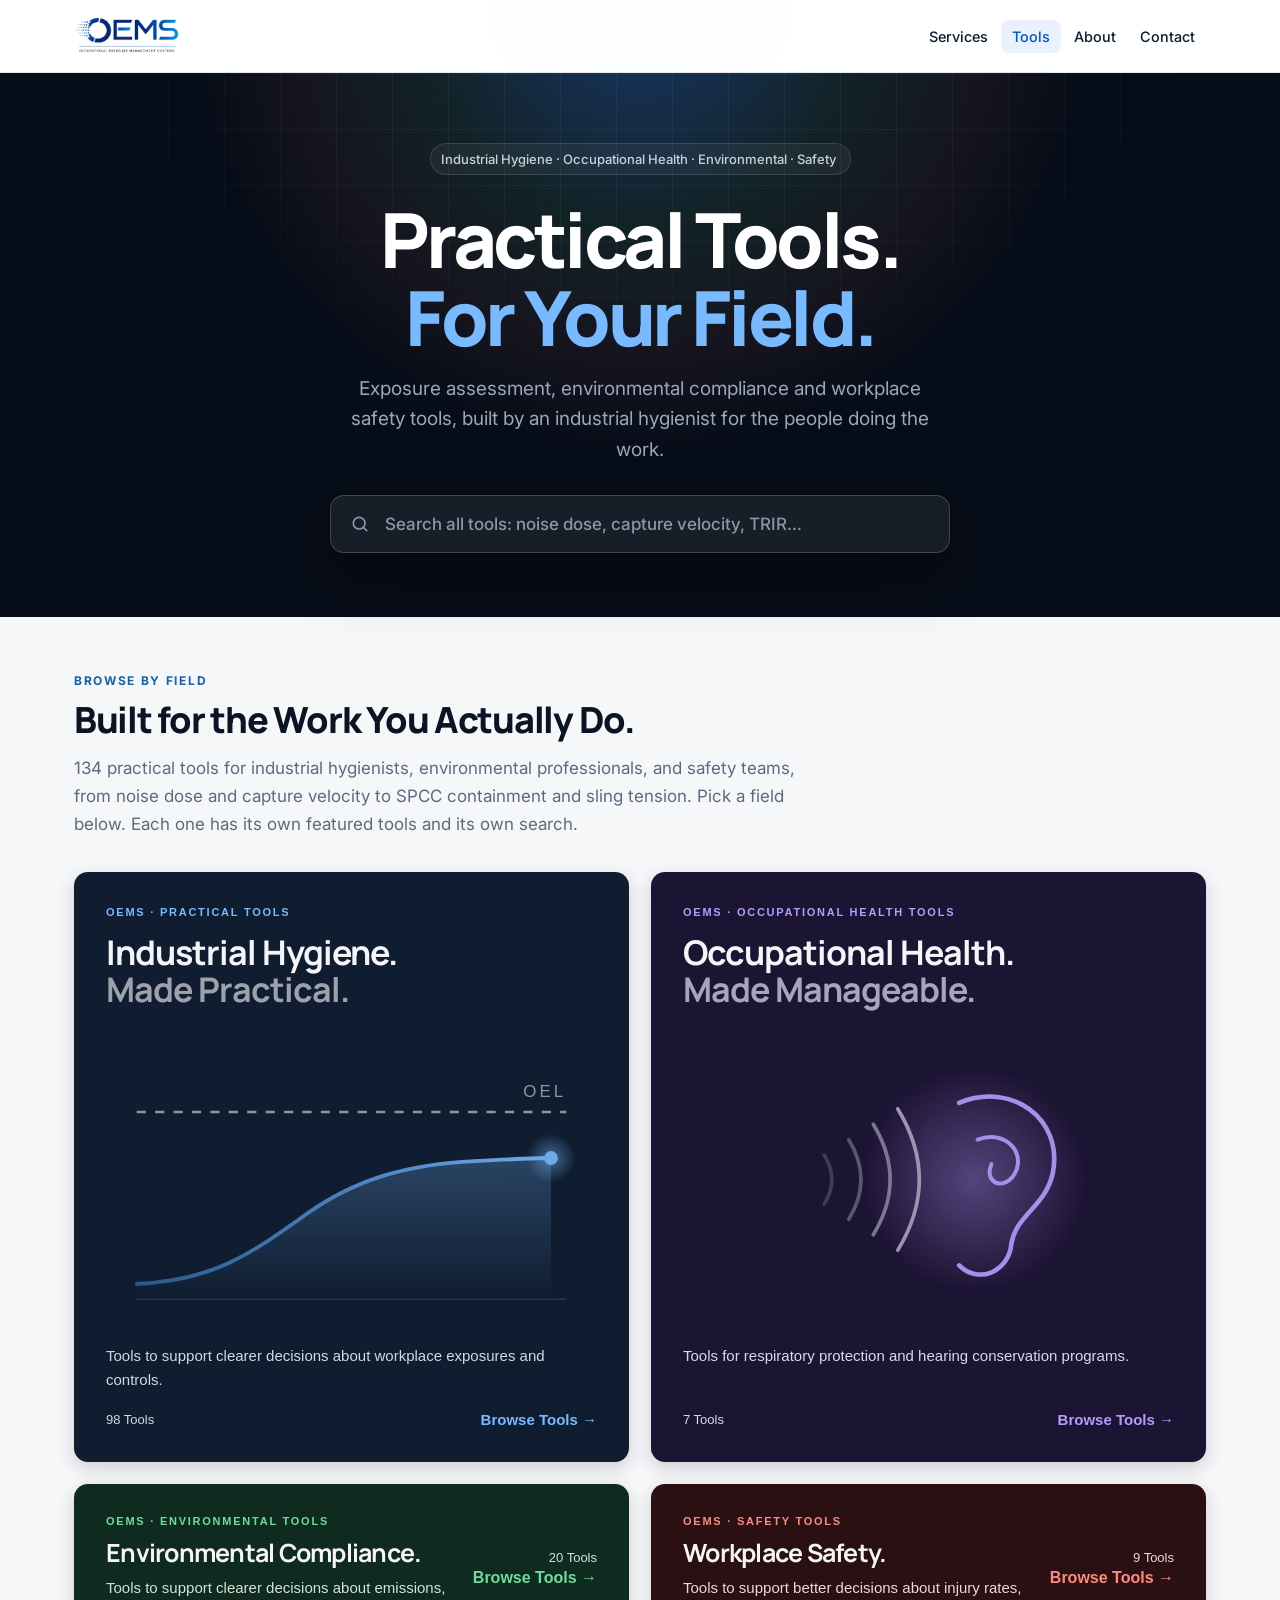
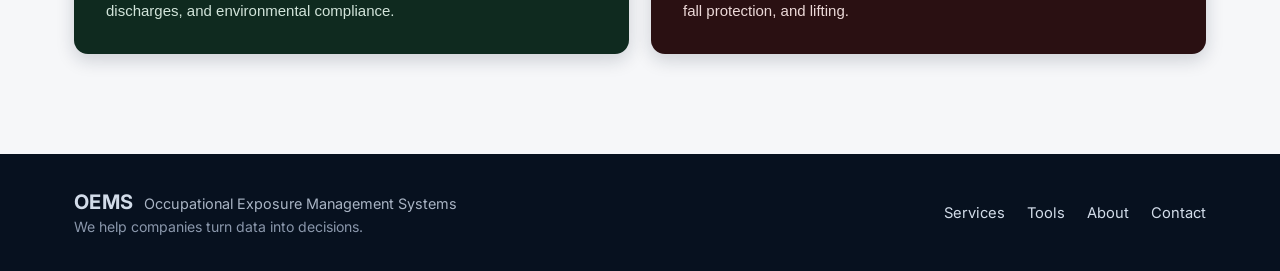
==== index.html @ 24ccb237 "Tools page: Environmental and Safety cards a little bigger Co-Authored-By: Claude Opus 5.5 <noreply@" ====
<!DOCTYPE html>
<html lang="en">
<head>
<meta charset="utf-8">
<meta name="viewport" content="width=device-width, initial-scale=1">
<link rel="icon" href="favicon.svg" type="image/svg+xml">
<link rel="icon" href="favicon-32.png" sizes="32x32" type="image/png">
<link rel="apple-touch-icon" href="apple-touch-icon.png">
<meta name="description" content="Practical calculators for industrial hygiene, environmental compliance and workplace safety, built by OEMS.">
<meta name="theme-color" content="#070d18">
<meta property="og:type" content="website">
<meta property="og:site_name" content="OEMS Tools">
<meta property="og:title" content="OEMS Tools">
<meta property="og:description" content="Practical calculators for industrial hygiene, environmental compliance and workplace safety, built by OEMS.">
<meta property="og:image" content="https://oemstoolsearch.vercel.app/og.png">
<meta property="og:image:width" content="1200">
<meta property="og:image:height" content="630">
<meta name="twitter:card" content="summary_large_image">
<meta name="twitter:image" content="https://oemstoolsearch.vercel.app/og.png">
<script defer src="/_vercel/insights/script.js"></script>
<title>OEMS Tools</title>
<link rel="preconnect" href="https://fonts.googleapis.com">
<link rel="preconnect" href="https://fonts.gstatic.com" crossorigin>
<link href="https://fonts.googleapis.com/css2?family=Inter:wght@400;500;600;700;800&family=Manrope:wght@600;700;800&display=swap" rel="stylesheet">
<link rel="stylesheet" href="style.css">
<link rel="stylesheet" href="oems-header.css">
<style>
  body { background: #f6f7f9; }
  .sv { font-family: Inter, Arial, sans-serif; }

  /* Hero */
  .hero-x { position: relative; overflow-x: clip; overflow-y: visible; z-index: 5; background: #070d18; color: #fff; }
  .hero-x::before { content: ""; position: absolute; inset: 0;
    background-image: linear-gradient(rgba(119,186,255,.07) 1px, transparent 1px), linear-gradient(90deg, rgba(119,186,255,.07) 1px, transparent 1px);
    background-size: 56px 56px;
    -webkit-mask-image: radial-gradient(ellipse 70% 80% at 50% 0%, #000 30%, transparent 75%);
            mask-image: radial-gradient(ellipse 70% 80% at 50% 0%, #000 30%, transparent 75%); }
  .hero-x::after { content: ""; position: absolute; width: 900px; height: 900px; left: 50%; top: -520px; transform: translateX(-50%);
    background: radial-gradient(circle, rgba(56,132,255,.35) 0%, rgba(111,220,156,.10) 35%, rgba(255,138,128,.06) 55%, transparent 70%); pointer-events: none; }
  .hero-x .wrap { position: relative; z-index: 1; }

  .nav { display: flex; justify-content: space-between; align-items: center; padding: 22px 0; }
  .brand { display: flex; align-items: center; gap: 10px; color: #fff; text-decoration: none; font-weight: 800; letter-spacing: .02em; font-size: 18px; }
  .brand i { width: 26px; height: 26px; border-radius: 7px; background: linear-gradient(135deg, #77baff, #2c5f99); box-shadow: 0 0 18px rgba(119,186,255,.5); }
  .brand span { color: #8a97ab; font-weight: 500; font-size: 14px; letter-spacing: 0; }
  .nav a.home { color: #c7d2e0; text-decoration: none; font-size: 14px; font-weight: 500; padding: 8px 14px; border: 1px solid rgba(255,255,255,.14); border-radius: 999px; background: rgba(255,255,255,.04); transition: background .15s, border-color .15s; }
  .nav a.home:hover { background: rgba(255,255,255,.09); border-color: rgba(255,255,255,.28); color: #fff; }

  .hero-body { text-align: center; padding: 70px 0 64px; }
  .pill { display: inline-flex; align-items: center; gap: 10px; font-size: 13px; font-weight: 500; color: #c7d2e0; padding: 7px 14px 7px 10px; border-radius: 999px; background: rgba(255,255,255,.05); border: 1px solid rgba(255,255,255,.12); }
  .pill b { display: inline-flex; gap: 4px; }
  .pill b i { width: 7px; height: 7px; border-radius: 50%; }
  .hero-x h1 { font-size: clamp(42px, 6vw, 76px); line-height: 1.02; letter-spacing: -.045em; font-weight: 800; margin: 26px auto 18px; max-width: 900px; }
  .hero-x h1 em { font-style: normal; color: #77baff; } /* 24 Nov 2026 (Jonathan): soft blue */
  .lede { color: #9aa8bb; font-size: 19px; line-height: 1.6; max-width: 620px; margin: 0 auto; }

    background: linear-gradient(90deg, rgba(119,186,255,.7), rgba(111,220,156,.5), rgba(255,138,128,.5));
    -webkit-mask: linear-gradient(#000 0 0) content-box, linear-gradient(#000 0 0); -webkit-mask-composite: xor; mask-composite: exclude; opacity: .55; transition: opacity .2s; }
    background: rgba(255,255,255,.06); backdrop-filter: blur(12px); box-shadow: 0 20px 60px rgba(0,0,0,.45); }



  /* Intro */
  .intro { padding: 72px 0 0; max-width: 720px; }
  .eyebrow { font: 700 12px Inter, Arial; letter-spacing: .14em; color: #1761a8; text-transform: uppercase; }
  .intro h2 { font: 800 36px/1.1 Inter, Arial, sans-serif; letter-spacing: -.035em; color: #0b1424; margin: 12px 0 14px; }
  .intro p { font: 400 17px/1.65 Inter, Arial, sans-serif; color: #5b6b7f; }
  .groups { padding-top: 34px; }


  .intro { padding-top: 56px; }


  footer.sv { text-align: center; color: #8a97ab; font-size: 13px; padding: 10px 0 50px; }

  @media (max-width: 700px) { .hero-body { padding: 40px 0 56px; } }

  /* Four fields (24 Nov 2026) */
  .groups { grid-template-columns: repeat(4, 1fr) !important; } @media (max-width: 1100px) { .groups { grid-template-columns: repeat(2, 1fr) !important; } } @media (max-width: 640px) { .groups { grid-template-columns: 1fr !important; } }

  /* 24 Nov 2026 (Jonathan): Industrial Hygiene and Occupational Health featured large; Environmental and Safety smaller underneath. */
  .groups { grid-template-columns: 1fr 1fr !important; gap: 22px !important; }
  .gcard:nth-child(-n+2) { padding: 34px 32px; }
  .gcard:nth-child(-n+2) h2 { font-size: 34px; }
  .gcard:nth-child(n+3) { display: grid !important; grid-template-columns: 1fr auto; grid-template-areas: "tag go" "h2 go" "p go"; column-gap: 20px; align-items: center; padding: 22px 26px; }
  .gcard:nth-child(n+3) .art { display: none; }
  .gcard:nth-child(n+3) .tag { grid-area: tag; }
  .gcard:nth-child(n+3) h2 { grid-area: h2; font-size: 21px; margin: 8px 0 6px; }
  .gcard:nth-child(n+3) h2 span + span { display: none; }
  .gcard:nth-child(n+3) p { grid-area: p; margin: 0; font-size: 14px; }
  .gcard:nth-child(n+3) .go { grid-area: go; flex-direction: column; align-items: flex-end; gap: 4px; margin: 0; padding: 0; border: 0; }
  /* 24 Nov 2026 (Jonathan): Environmental and Safety a little bigger, still smaller than the top two */
  .gcard:nth-child(n+3) { padding: 30px 32px; min-height: 170px; }
  .gcard:nth-child(n+3) h2 { font-size: 25px; margin: 10px 0 8px; }
  .gcard:nth-child(n+3) p { font-size: 15px; }
  .gcard:nth-child(n+3) .go { font-size: 16px; }
  @media (max-width: 760px) { .groups { grid-template-columns: 1fr !important; } }

  /* Search across every tool (24 Nov 2026) */
  .hsearch { position: relative; max-width: 620px; margin: 30px auto 0; text-align: left; }
  .hsearch > svg { position: absolute; left: 20px; top: 29px; transform: translateY(-50%); width: 20px; height: 20px; color: #8a97ab; z-index: 2; }
  .hsearch input { width: 100%; box-sizing: border-box; font: 500 17px Inter, Arial, sans-serif; color: #fff; padding: 18px 20px 18px 54px; border-radius: 14px; border: 1px solid rgba(255,255,255,.18); background: rgba(255,255,255,.07); box-shadow: 0 20px 60px rgba(0,0,0,.45); outline: none; }
  .hsearch input::placeholder { color: #8a97ab; }
  .hsearch input:focus { border-color: rgba(119,186,255,.6); background: rgba(255,255,255,.1); }
  .hres { position: absolute; left: 0; right: 0; top: calc(100% + 8px); z-index: 40; background: #fff; border-radius: 14px; box-shadow: 0 24px 60px rgba(7,13,24,.35); overflow: hidden; max-height: 420px; overflow-y: auto; }
  .hres a, .hres .hr-soon { display: flex; align-items: center; gap: 12px; padding: 12px 16px; text-decoration: none; color: #0b1424; border-bottom: 1px solid #eef1f5; }
  .hres a:hover, .hres a.on { background: #f3f7fd; }
  .hr-dot { width: 9px; height: 9px; border-radius: 50%; flex: none; }
  .hr-main { min-width: 0; flex: 1; }
  .hr-main b { display: block; font-size: 15px; }
  .hr-main small { display: block; color: #6b7a8e; font-size: 12.5px; white-space: nowrap; overflow: hidden; text-overflow: ellipsis; }
  .hr-tag { flex: none; font-size: 11px; font-weight: 700; letter-spacing: .08em; text-transform: uppercase; color: #7b8798; }
  .hres .hr-soon { color: #8a97ab; }
  .hr-none, .hr-all { padding: 12px 16px; font-size: 14px; color: #6b7a8e; }
  @media (max-width: 600px) { .hsearch input { font-size: 15px; } .hr-tag { display: none; } }
</style>
</head>
<body>
<!-- 24 Nov 2026, Jonathan: the main site's white OEMS header, so Tools feels like part of the site -->
<header class="site-header">
  <div class="wrap header-inner">
    <a class="sh-brand" href="https://oemswebsite.vercel.app/" aria-label="OEMS home"><img src="oems-logo.webp" alt="OEMS — Occupational Exposure Management Systems" width="1109" height="417"></a>
    <button class="nav-toggle" aria-expanded="false" aria-controls="site-nav"><span class="sr-only">Menu</span><span class="nb" aria-hidden="true"></span></button>
    <nav id="site-nav" class="site-nav" aria-label="Main"><ul><li><a href="https://oemswebsite.vercel.app/services">Services</a></li><li><a href="index.html" aria-current="page">Tools</a></li><li><a href="https://oemswebsite.vercel.app/about">About</a></li><li><a href="https://oemswebsite.vercel.app/contact">Contact</a></li></ul></nav>
  </div>
</header>
<header class="hero-x sv">
  <div class="wrap">
    <div class="hero-body">
      <div class="pill">Industrial Hygiene · Occupational Health · Environmental · Safety</div>
      <h1>Practical tools.<br><em>For your field.</em></h1>
      <p class="lede">Exposure assessment, environmental compliance and workplace safety tools, built by an industrial hygienist for the people doing the work.</p>
      <!-- 24 Nov 2026 (Jonathan): one search across every tool, with a drop-down of matches -->
      <div class="hsearch" role="search">
        <svg viewBox="0 0 24 24" fill="none" stroke="currentColor" stroke-width="2" stroke-linecap="round" aria-hidden="true"><circle cx="11" cy="11" r="7"/><path d="M20 20l-3.5-3.5"/></svg>
        <input id="hq" type="search" autocomplete="off" placeholder="Search all tools: noise dose, capture velocity, TRIR…" aria-label="Search all tools" aria-controls="hres" aria-expanded="false">
        <div class="hres" id="hres" role="listbox" hidden></div>
      </div>
    </div>
  </div>
</header>
<div class="wrap">
  <section class="intro sv" id="intro">
    <div class="eyebrow">Browse by field</div>
    <h2>Built for the work you actually do.</h2>
    <p><span id="total"></span> practical tools for industrial hygienists, environmental professionals, and safety teams, from noise dose and capture velocity to SPCC containment and sling tension. Pick a field below. Each one has its own featured tools and its own search.</p>
  </section>
  <section class="groups" id="groups"></section>
</div>
<!-- 24 Nov 2026, Jonathan: the same footer as the main site -->
<footer class="site-footer">
  <div class="wrap footer-inner">
    <div class="footer-id"><a class="footer-brand" href="https://oemswebsite.vercel.app/"><strong>OEMS</strong> <span>Occupational Exposure Management Systems</span></a><p class="footer-slogan">We help companies turn data into decisions.</p></div>
    <nav aria-label="Footer"><ul><li><a href="https://oemswebsite.vercel.app/services">Services</a></li><li><a href="index.html">Tools</a></li><li><a href="https://oemswebsite.vercel.app/about">About</a></li><li><a href="https://oemswebsite.vercel.app/contact">Contact</a></li></ul></nav>
  </div>
</footer>
<script src="tools.js"></script>
<script src="groups.js"></script>
<script>
  document.getElementById('groups').innerHTML = Object.entries(GROUPS).map(([key, g]) => {
    const c = g.colors;
    const n = TOOLS.filter(t => t.group === key).length;
    return '<a class="gcard" style="background:' + c.bg + '" href="library.html?g=' + g.slug + '">' +
      '<div class="tag" style="color:' + c.tag + '">' + esc(g.tag) + '</div>' +
      '<h2><span>' + esc(g.title[0]) + '</span><span style="color:' + c.line2 + '">' + esc(g.title[1]) + '</span></h2>' +
      '<div class="art" aria-hidden="true">' + g.art + '</div>' +
      '<p style="color:' + c.text + '">' + esc(g.blurb) + '</p>' +
      '<div class="go"><span style="color:' + c.text + '">' + n + ' tools</span><span style="color:' + c.tag + '">Browse tools →</span></div>' +
      '</a>';
  }).join('');

  document.getElementById('total').textContent = TOOLS.length;

</script>
<script>
  // Search across every tool (24 Nov 2026, Jonathan). Uses the same matching and order as each field's own search.
  (function () {
    const q = document.getElementById('hq'), box = document.getElementById('hres');
    const FIELD = { IH: 'Industrial Hygiene', OH: 'Occupational Health', Environmental: 'Environmental', Safety: 'Safety' };
    let sel = -1;
    function show() {
      const v = q.value.trim();
      if (!v) { box.hidden = true; q.setAttribute('aria-expanded', 'false'); return; }
      const found = rank(TOOLS.filter(t => matches(t, v)), v);
      const top = found.slice(0, 8);
      box.innerHTML = top.length ? top.map(t => {
        const dot = '<span class="hr-dot" style="background:' + GROUPS[t.group].colors.tag + '"></span>';
        const main = '<span class="hr-main"><b>' + esc(t.name) + '</b><small>' + esc(t.description) + '</small></span>';
        return t.url ? '<a href="' + esc(t.url) + '" role="option">' + dot + main + '<span class="hr-tag">' + esc(FIELD[t.group]) + '</span></a>'
                     : '<div class="hr-soon">' + dot + main + '<span class="hr-tag">Coming Soon</span></div>';
      }).join('') + (found.length > top.length ? '<div class="hr-all">' + found.length + ' tools match. Keep typing to narrow it down.</div>' : '')
        : '<div class="hr-none">No tools match “' + esc(v) + '”.</div>';
      box.hidden = false; q.setAttribute('aria-expanded', 'true'); sel = -1;
    }
    q.addEventListener('input', show);
    q.addEventListener('focus', show);
    q.addEventListener('keydown', e => {
      const links = [...box.querySelectorAll('a')];
      if (e.key === 'ArrowDown' || e.key === 'ArrowUp') {
        e.preventDefault(); if (!links.length) return;
        sel = (sel + (e.key === 'ArrowDown' ? 1 : -1) + links.length) % links.length;
        links.forEach((a, i) => a.classList.toggle('on', i === sel)); links[sel].scrollIntoView({ block: 'nearest' });
      } else if (e.key === 'Enter') { const a = links[sel >= 0 ? sel : 0]; if (a) location.href = a.href; }
      else if (e.key === 'Escape') { box.hidden = true; }
    });
    document.addEventListener('click', e => { if (!e.target.closest('.hsearch')) box.hidden = true; });
  })();
</script>
<script src="oems-header.js"></script>
</body>
</html>
---- style.css ----
* { box-sizing: border-box; }
[hidden] { display: none !important; }
body { margin: 0; font-family: Arial, Helvetica, sans-serif; color: #14243a; background: #f5f7fa; }
.wrap { padding: 0 8%; max-width: 1300px; margin: 0 auto; }

/* Search header */
.top { background: #101d30; color: #fff; padding: 40px 0 32px; }
.top small { color: #77baff; letter-spacing: .16em; font-size: 12px; font-weight: bold; }
.top h1 { margin: 8px 0 6px; font-size: 32px; color: #f5f5f7; }
.top p { margin: 0 0 22px; color: #d0d9e4; }
.back { display: inline-block; color: #d0d9e4; text-decoration: none; font-size: 14px; margin-bottom: 14px; }
.back:hover { color: #fff; }
#search { width: 100%; max-width: 640px; font-size: 17px; padding: 14px 16px; border: 0; border-radius: 8px; }
#search:focus { outline: 3px solid #77baff; }
#count { margin-top: 10px; color: #9da2aa; font-size: 14px; }

/* Intro above the cards */
.intro { padding: 40px 0 0; max-width: 760px; }
.intro h2 { font-size: 26px; letter-spacing: -.02em; margin: 0 0 10px; color: #14243a; }
.intro p { margin: 0; color: #536579; font-size: 16px; line-height: 1.6; }

/* Three group cards */
.groups { display: grid; grid-template-columns: repeat(3, 1fr); gap: 24px; padding: 28px 0 60px; }
.gcard { display: flex; flex-direction: column; color: #fff; text-decoration: none; border-radius: 8px; padding: 30px 28px; box-shadow: 0 6px 18px rgba(16,29,48,.18); transition: transform .15s, box-shadow .15s; }
.gcard:hover { transform: translateY(-3px); box-shadow: 0 12px 26px rgba(16,29,48,.28); }
.gcard .tag { letter-spacing: .16em; font-size: 11px; font-weight: bold; }
.gcard h2 { color: #f5f5f7; font-size: 28px; line-height: 1.08; letter-spacing: -.03em; margin: 16px 0 12px; }
.gcard h2 span { display: block; }
.gcard .art { margin: 4px 0 14px; opacity: .9; }
.gcard .art svg { width: 100%; height: auto; display: block; }
.gcard p { font-size: 15px; line-height: 1.55; margin: 0 0 20px; }
.gcard .go { margin-top: auto; display: flex; justify-content: space-between; align-items: center; font-weight: bold; font-size: 15px; }
.gcard .go span:first-child { font-weight: normal; font-size: 13px; }

/* Group hero (library pages) */
.hero { color: #fff; padding: 40px 0 34px; }
.hero-in { display: flex; align-items: center; justify-content: space-between; gap: 40px; }
.hero .tag { letter-spacing: .16em; font-size: 12px; font-weight: bold; }
.hero h1 { color: #f5f5f7; font-size: clamp(34px, 4vw, 56px); line-height: 1.04; letter-spacing: -.05em; margin: 16px 0; }
.hero h1 span { display: block; }
.hero p { font-size: 17px; line-height: 1.6; max-width: 620px; margin: 0 0 22px; }
.hero .art { flex: 0 0 auto; width: min(30%, 300px); opacity: .9; }
.hero .art svg { width: 100%; height: auto; display: block; }

/* Tool rows */
main { padding: 10px 0 60px; }
main h2 { font-size: 13px; letter-spacing: .14em; text-transform: uppercase; margin: 30px 0 10px; }
.row { display: flex; align-items: center; gap: 20px; background: #fff; border: 1px solid #e2e7ee; border-left: 4px solid; border-radius: 8px; padding: 14px 18px; margin-bottom: 8px; }
.row div { flex: 1; min-width: 0; }
.row small { display: block; font-size: 11px; font-weight: bold; letter-spacing: .1em; text-transform: uppercase; margin-bottom: 4px; }
.row h3 { margin: 0 0 4px; font-size: 16px; }
.row p { margin: 0; color: #536579; font-size: 14px; line-height: 1.45; }
.open { flex: 0 0 auto; color: #fff; text-decoration: none; font-weight: bold; font-size: 14px; padding: 10px 16px; border-radius: 4px; }
.open:hover { filter: brightness(1.25); }
.soon { flex: 0 0 auto; color: #7a8796; background: #eef1f5; font-size: 13px; font-weight: bold; padding: 10px 14px; border-radius: 4px; }
#none { display: none; color: #536579; }
#none button { background: none; border: 0; color: #1761a8; font-size: inherit; text-decoration: underline; cursor: pointer; padding: 0; }

@media (max-width: 900px) { .groups { grid-template-columns: 1fr; } .hero .art { display: none; } }
@media (max-width: 600px) { .row { flex-direction: column; align-items: flex-start; } }

.feat { display: inline-block; vertical-align: 2px; margin-left: 8px; font: 700 10.5px Inter, Arial, sans-serif; letter-spacing: .06em; text-transform: uppercase; padding: 3px 8px; border-radius: 999px; }
---- oems-header.css ----
/* White OEMS header, the same as the main site (24 Nov 2026, Jonathan). Used on every page. */
.site-header { position: sticky; top: 0; z-index: 50; background: rgba(255,255,255,.96); backdrop-filter: saturate(1.4) blur(10px); border-bottom: 1px solid #e3e8ef; font-family: Inter, system-ui, sans-serif; }
.site-header .header-inner { display: flex; align-items: center; justify-content: space-between; gap: 24px; min-height: 72px; position: relative; }
.sh-brand img { height: 40px; width: auto; display: block; }
.site-nav ul { list-style: none; display: flex; flex-wrap: wrap; gap: 2px; margin: 0; padding: 0; }
.site-nav a { display: block; padding: 8px 11px; border-radius: 8px; color: #0b1b30; text-decoration: none; font-size: 14.4px; font-weight: 500; white-space: nowrap; }
.site-nav a:hover { background: #f3f4f7; color: #0055cc; }
.site-nav a[aria-current="page"] { color: #0055cc; background: #eaf1fe; }
.nav-toggle { display: none; background: none; border: 1px solid #e3e8ef; border-radius: 10px; width: 44px; height: 44px; cursor: pointer; position: relative; }
.nav-toggle .nb, .nav-toggle .nb::before, .nav-toggle .nb::after { position: absolute; left: 12px; width: 18px; height: 2px; background: #0b1b30; content: ''; transition: transform .2s; }
.nav-toggle .nb { top: 21px; } .nav-toggle .nb::before { left: 0; top: -6px; } .nav-toggle .nb::after { left: 0; top: 6px; }
.nav-toggle[aria-expanded="true"] .nb { background: transparent; }
.nav-toggle[aria-expanded="true"] .nb::before { transform: translateY(6px) rotate(45deg); }
.nav-toggle[aria-expanded="true"] .nb::after { transform: translateY(-6px) rotate(-45deg); }
.sr-only { position: absolute; width: 1px; height: 1px; overflow: hidden; clip: rect(0 0 0 0); white-space: nowrap; }
@media (max-width: 1100px) {
  .nav-toggle { display: block; }
  .site-nav { display: none; position: absolute; left: 0; right: 0; top: 100%; background: #fff; border-bottom: 1px solid #e3e8ef; box-shadow: 0 10px 30px rgba(11,27,48,.08); }
  .site-nav.open { display: block; }
  .site-nav ul { flex-direction: column; padding: 8px 16px 16px; }
  .site-nav a { padding: 12px; font-size: 16px; }
  .sh-brand img { height: 34px; }
}

/* Shared footer, the same as the main site (24 Nov 2026) */
.site-footer { background: #07111f; color: #a9b4c4; padding: 36px 0; margin-top: 40px; font-family: Inter, system-ui, sans-serif; text-align: left; }
.site-footer .footer-inner { display: flex; flex-wrap: wrap; align-items: center; justify-content: space-between; gap: 20px; }
.footer-id { display: flex; flex-direction: column; gap: 4px; }
.footer-brand { color: #fff; text-decoration: none; display: flex; flex-wrap: wrap; align-items: baseline; gap: 10px; }
.footer-brand strong { font-size: 1.25rem; letter-spacing: .02em; }
.footer-brand span { color: #a9b4c4; font-size: .9rem; }
.footer-slogan { margin: 0; color: #8a97ab; font-size: .88rem; }
.site-footer ul { list-style: none; display: flex; flex-wrap: wrap; gap: 6px 22px; margin: 0; padding: 0; }
.site-footer a { color: #d2dce9; text-decoration: none; font-size: .92rem; }
.site-footer ul a:hover { color: #fff; text-decoration: underline; }

/* Site-wide rules (24 Nov 2026, Jonathan) */
/* Same width and fonts as the main site: Manrope headings, Inter text. */
.wrap { max-width: 1180px !important; padding: 0 24px !important; margin: 0 auto; box-sizing: border-box; width: 100%; }
h1, h2, h3, .refbar strong, .gcard h2 { font-family: Manrope, Inter, system-ui, sans-serif !important; }
/* White cards everywhere except the four field cards on the Tools page. */
.fcard, .scard { background: #fff !important; color: #0b1424 !important; border: 1px solid #e3e8ef !important; box-shadow: 0 1px 2px rgba(11,27,48,.04) !important; }
.fcard::after, .scard::after { display: none !important; }
.fcard:hover, .scard:hover { box-shadow: 0 10px 24px rgba(11,27,48,.10) !important; }
.fcard .ic { background: var(--iconbg) !important; }
.fcard .ic svg { stroke: var(--label); }
.fcard small { color: var(--label) !important; }
.fcard h3 { color: #0b1424 !important; }
.fcard p { color: #4b5a6e !important; }
.fcard .go { color: var(--label) !important; }
.refbar { background: #fff !important; color: #0b1424 !important; border: 1px solid #e3e8ef !important; box-shadow: 0 1px 2px rgba(11,27,48,.04) !important; }
.refbar::before, .refbar::after { display: none !important; }
.refbar:hover { box-shadow: 0 10px 24px rgba(11,27,48,.10) !important; }
.refbar small { color: var(--label) !important; }
.refbar strong { color: #0b1424 !important; }
.refbar p { color: #4b5a6e !important; }
.refbar .sic.dark { background: var(--iconbg) !important; border: 0 !important; }
.refbar .sic.dark svg { stroke: var(--label); }
.rb-chips span { color: #3b4a5e !important; background: #f1f4f8 !important; border-color: #e3e8ef !important; }
.rb-chips svg { stroke: var(--label); }
.rb-chips em { color: #7b8798 !important; }
/* Buttons: one solid blue pill for the main action; arrow links inside cards. */
.refbar > b { background: var(--label) !important; color: #fff !important; border-radius: 999px !important; }
.fstep .btn { background: none !important; color: var(--label) !important; padding: 0 !important; justify-content: flex-start !important; box-shadow: none !important; }
.nstart { border-radius: 999px !important; }
/* Softly rounded cards. */
.gcard, .tile, .tcard, .fcard, .scard, .fstep, .prog, .ncard, .bcard, .refbar, .stepnav a { border-radius: 14px !important; }
/* One "Coming soon" pill. */
.fcard.soon .go, .tile.soon > span:last-child, .soonpill, .bbtn.soon, .ncard.soon > b, .nstart.soon, .bcard .bbtn.soon {
  display: inline-block !important; align-self: flex-start !important; font: 700 11px/1.2 Inter, system-ui, sans-serif !important; letter-spacing: .1em !important; text-transform: uppercase !important;
  color: #7b8798 !important; background: #f0f2f5 !important; border: 0 !important; padding: 5px 10px !important; border-radius: 999px !important; box-shadow: none !important; }
.nall { background: #fff !important; color: var(--label) !important; border: 1px solid #e3e8ef !important; box-shadow: none !important; border-radius: 14px !important; }
.nall strong, .nall i { color: var(--label) !important; }
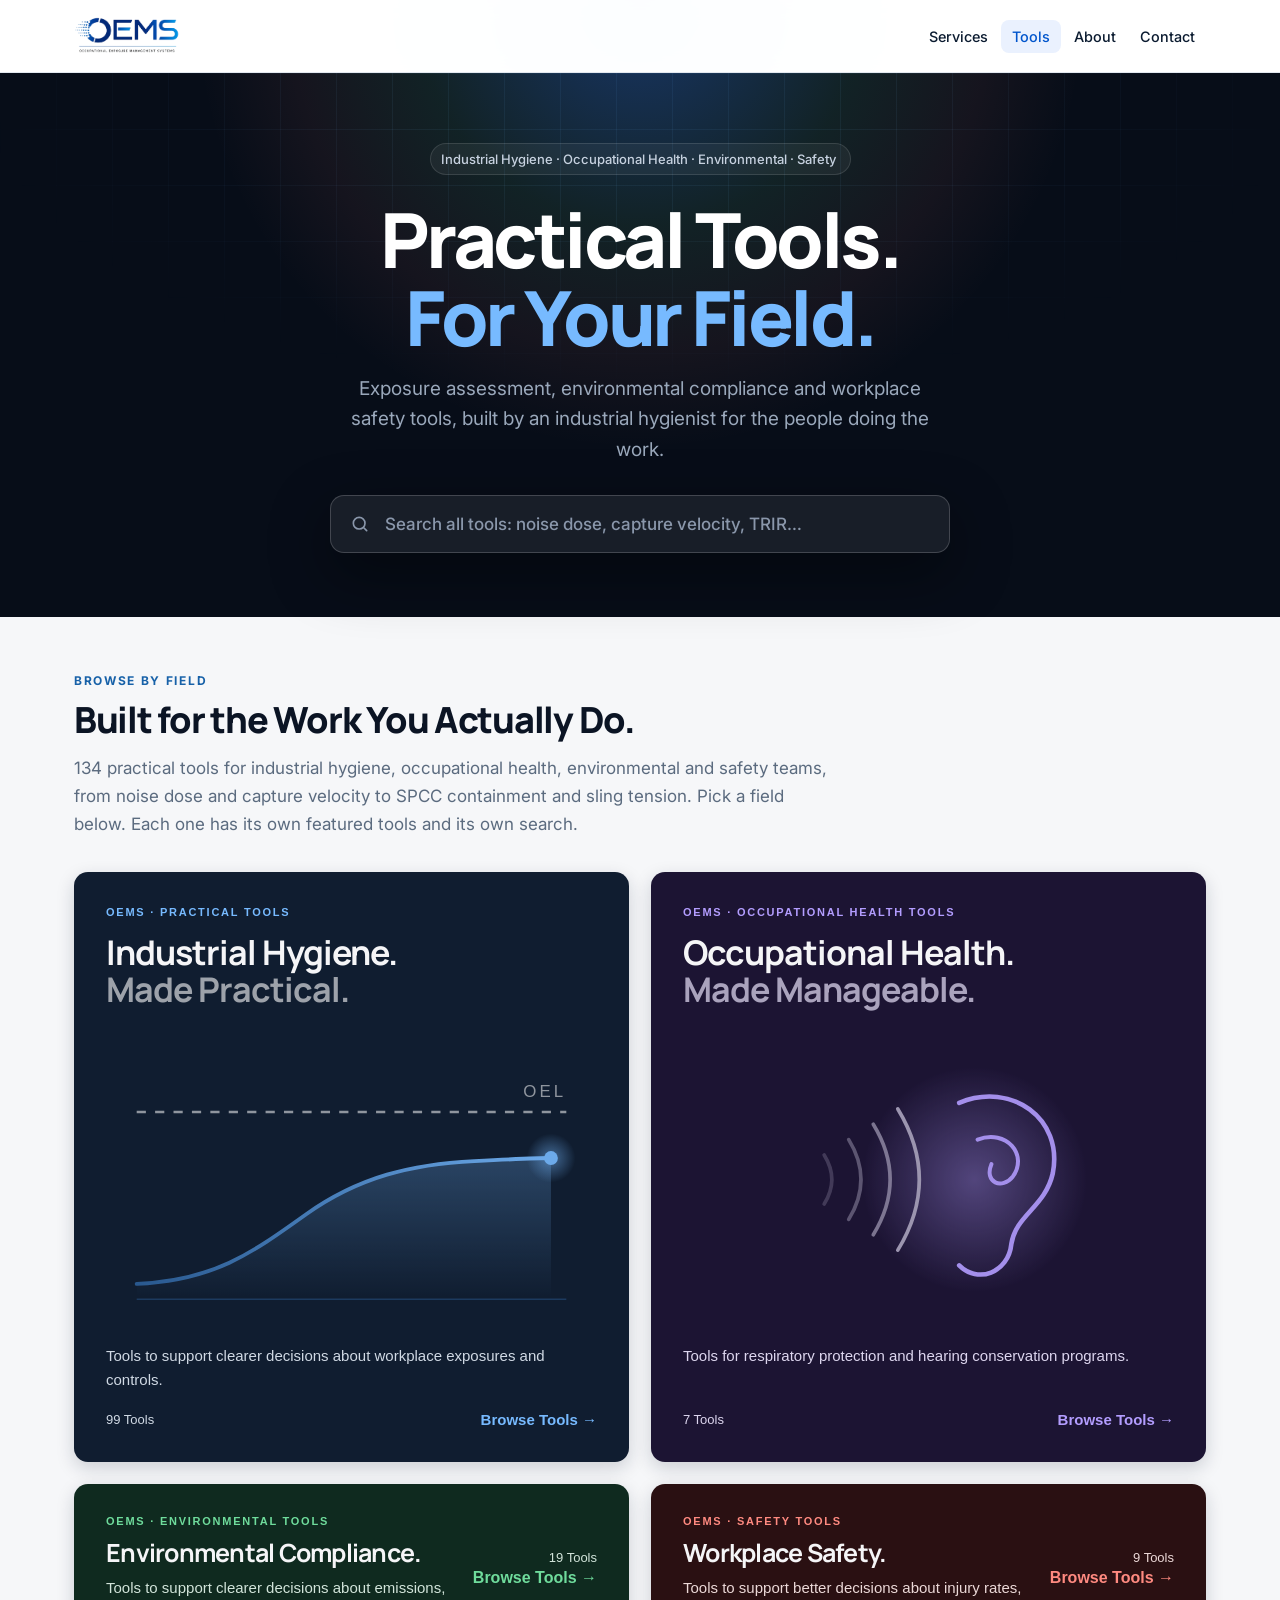
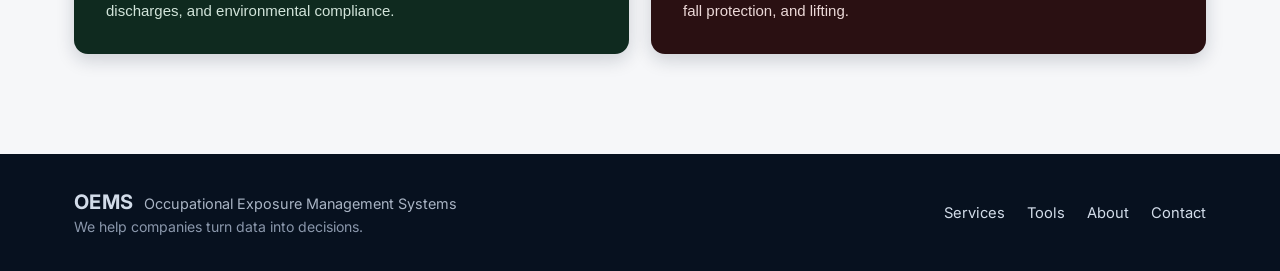
==== commit 0547d431: "Tools intro names occupational health Co-Authored-By: Claude Opus 5.5 <noreply@anthropic.com> Claude" ====
--- a/index.html
+++ b/index.html
@@ -143,7 +143,7 @@
   <section class="intro sv" id="intro">
     <div class="eyebrow">Browse by field</div>
     <h2>Built for the work you actually do.</h2>
-    <p><span id="total"></span> practical tools for industrial hygienists, environmental professionals, and safety teams, from noise dose and capture velocity to SPCC containment and sling tension. Pick a field below. Each one has its own featured tools and its own search.</p>
+    <p><span id="total"></span> practical tools for industrial hygiene, occupational health, environmental and safety teams, from noise dose and capture velocity to SPCC containment and sling tension. Pick a field below. Each one has its own featured tools and its own search.</p>
   </section>
   <section class="groups" id="groups"></section>
 </div>
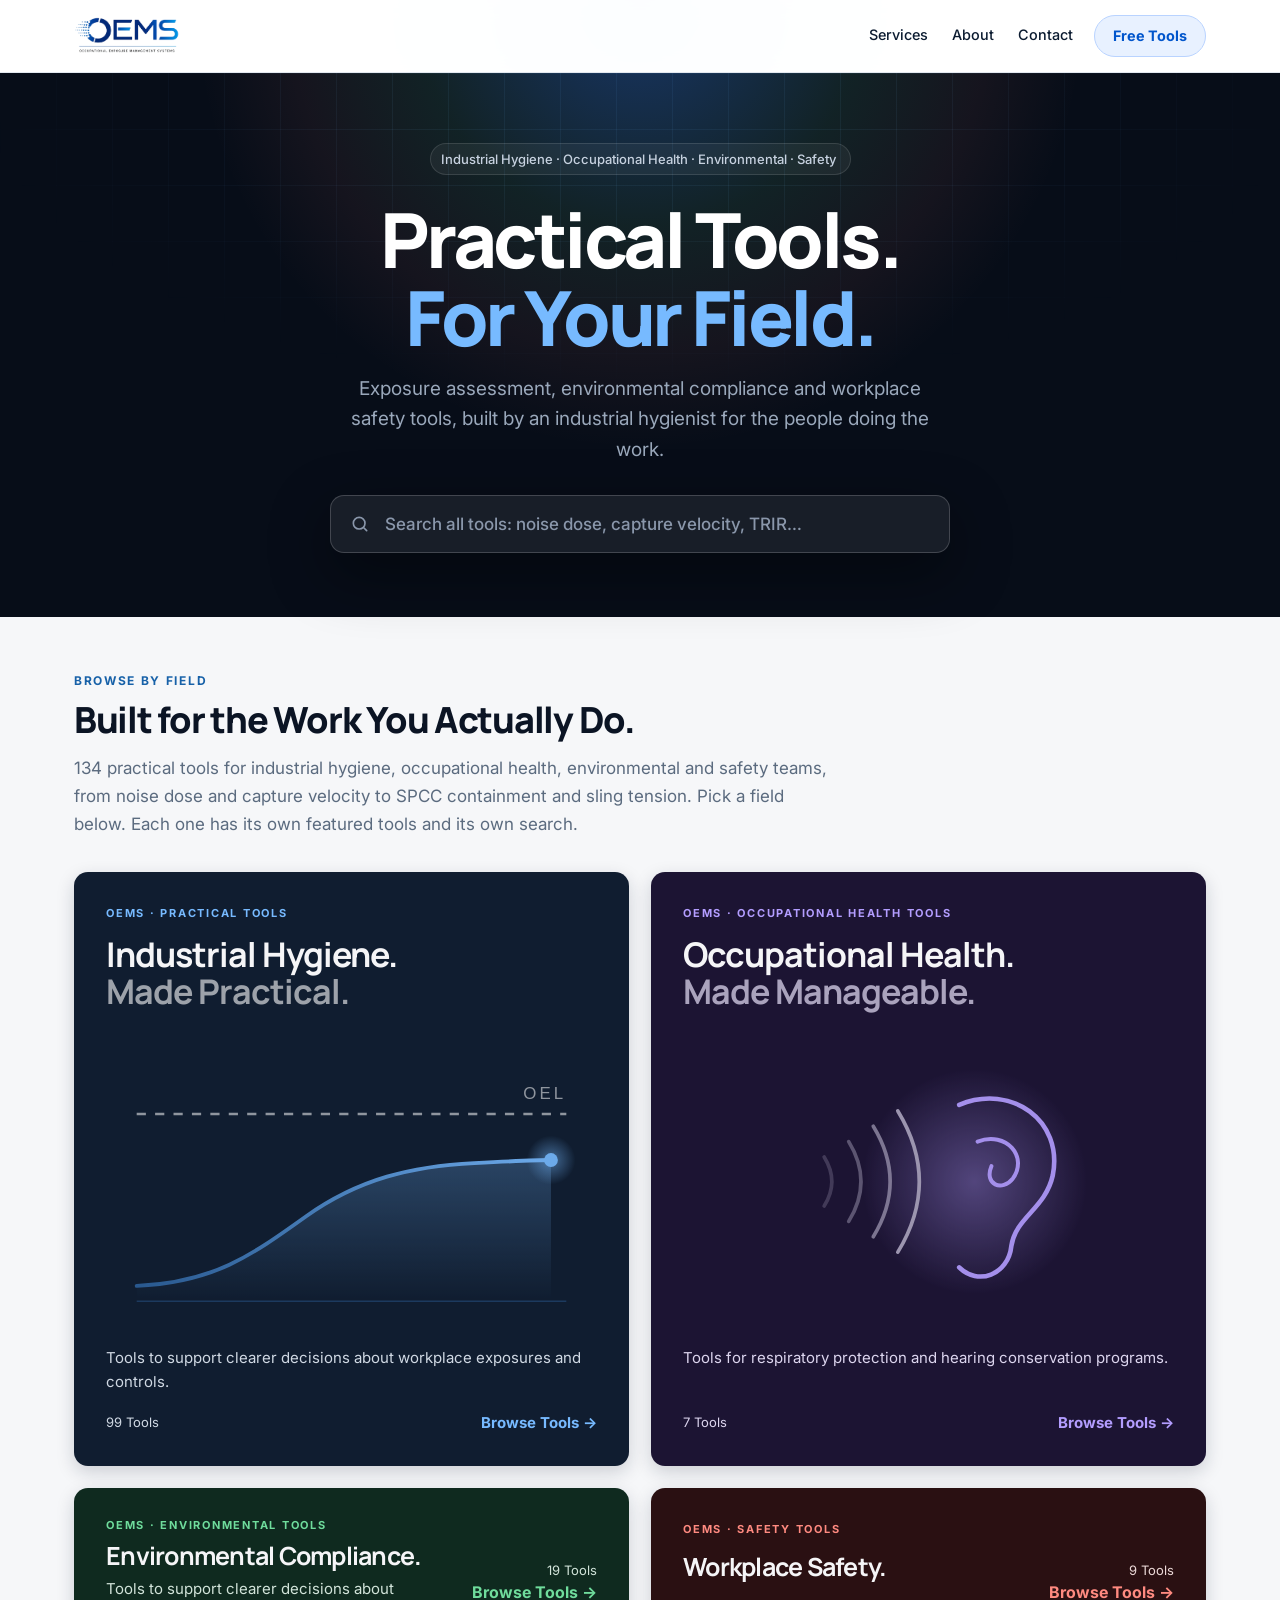
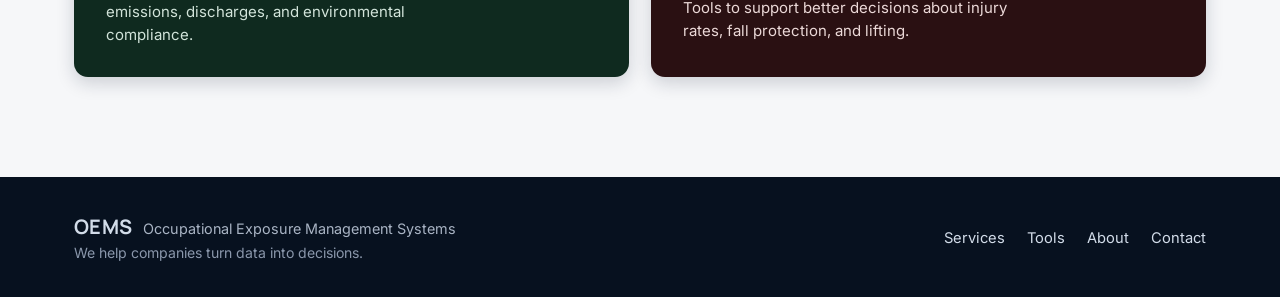
==== commit de284790: "Site check pass 1: header matches main site, Title Case fix for units, Inter/Manrope fonts, one Comi" ====
--- a/index.html
+++ b/index.html
@@ -121,7 +121,7 @@
   <div class="wrap header-inner">
     <a class="sh-brand" href="https://oemswebsite.vercel.app/" aria-label="OEMS home"><img src="oems-logo.webp" alt="OEMS — Occupational Exposure Management Systems" width="1109" height="417"></a>
     <button class="nav-toggle" aria-expanded="false" aria-controls="site-nav"><span class="sr-only">Menu</span><span class="nb" aria-hidden="true"></span></button>
-    <nav id="site-nav" class="site-nav" aria-label="Main"><ul><li><a href="https://oemswebsite.vercel.app/services">Services</a></li><li><a href="index.html" aria-current="page">Tools</a></li><li><a href="https://oemswebsite.vercel.app/about">About</a></li><li><a href="https://oemswebsite.vercel.app/contact">Contact</a></li></ul></nav>
+    <nav id="site-nav" class="site-nav" aria-label="Main"><ul><li><a href="https://oemswebsite.vercel.app/services">Services</a></li><li><a href="https://oemswebsite.vercel.app/about">About</a></li><li><a href="https://oemswebsite.vercel.app/contact">Contact</a></li><li class="nav-pill-li"><a class="nav-pill" href="index.html">Free Tools</a></li></ul></nav><!-- Free Tools pill: exception to two-button rule, approved by Jonathan 25 Nov 2026 -->
   </div>
 </header>
 <header class="hero-x sv">
@@ -187,7 +187,7 @@
         const dot = '<span class="hr-dot" style="background:' + GROUPS[t.group].colors.tag + '"></span>';
         const main = '<span class="hr-main"><b>' + esc(t.name) + '</b><small>' + esc(t.description) + '</small></span>';
         return t.url ? '<a href="' + esc(t.url) + '" role="option">' + dot + main + '<span class="hr-tag">' + esc(FIELD[t.group]) + '</span></a>'
-                     : '<div class="hr-soon">' + dot + main + '<span class="hr-tag">Coming Soon</span></div>';
+                     : '<div class="hr-soon">' + dot + main + '<span class="hr-tag soon">Coming Soon</span></div>';
       }).join('') + (found.length > top.length ? '<div class="hr-all">' + found.length + ' tools match. Keep typing to narrow it down.</div>' : '')
         : '<div class="hr-none">No tools match “' + esc(v) + '”.</div>';
       box.hidden = false; q.setAttribute('aria-expanded', 'true'); sel = -1;
--- a/style.css
+++ b/style.css
@@ -1,6 +1,6 @@
 * { box-sizing: border-box; }
 [hidden] { display: none !important; }
-body { margin: 0; font-family: Arial, Helvetica, sans-serif; color: #14243a; background: #f5f7fa; }
+body { margin: 0; font-family: Inter, system-ui, sans-serif; color: #14243a; background: #f5f7fa; }
 .wrap { padding: 0 8%; max-width: 1300px; margin: 0 auto; }
 
 /* Search header */
@@ -52,7 +52,8 @@
 .row p { margin: 0; color: #536579; font-size: 14px; line-height: 1.45; }
 .open { flex: 0 0 auto; color: #fff; text-decoration: none; font-weight: bold; font-size: 14px; padding: 10px 16px; border-radius: 4px; }
 .open:hover { filter: brightness(1.25); }
-.soon { flex: 0 0 auto; color: #7a8796; background: #eef1f5; font-size: 13px; font-weight: bold; padding: 10px 14px; border-radius: 4px; }
+/* Coming soon pill: the main site's .soon, copied exactly (25 Nov 2026, Jonathan) */
+.soon { flex: 0 0 auto; align-self: flex-start; font-size: .78rem; font-weight: 700; letter-spacing: .04em; text-transform: uppercase; color: #64748b; background: #eef2f7; border-radius: 999px; padding: 5px 12px; }
 #none { display: none; color: #536579; }
 #none button { background: none; border: 0; color: #1761a8; font-size: inherit; text-decoration: underline; cursor: pointer; padding: 0; }
 
--- a/oems-header.css
+++ b/oems-header.css
@@ -3,9 +3,12 @@
 .site-header .header-inner { display: flex; align-items: center; justify-content: space-between; gap: 24px; min-height: 72px; position: relative; }
 .sh-brand img { height: 40px; width: auto; display: block; }
 .site-nav ul { list-style: none; display: flex; flex-wrap: wrap; gap: 2px; margin: 0; padding: 0; }
-.site-nav a { display: block; padding: 8px 11px; border-radius: 8px; color: #0b1b30; text-decoration: none; font-size: 14.4px; font-weight: 500; white-space: nowrap; }
+.site-nav a { display: block; padding: 8px 11px; border-radius: 8px; color: #0b1b30; text-decoration: none; font-size: 14.4px; font-weight: 500; white-space: nowrap; line-height: 1.6; }
 .site-nav a:hover { background: #f3f4f7; color: #0055cc; }
 .site-nav a[aria-current="page"] { color: #0055cc; background: #eaf1fe; }
+/* "Free Tools" pill, copied from the main site (styles.css). Exception to two-button rule, approved by Jonathan 25 Nov 2026. */
+.site-nav a.nav-pill { background: #e8f1ff; color: #0055cc; border: 1px solid #b9d3ff; border-radius: 999px; padding: 8px 18px; font-weight: 700; margin-left: 8px; }
+.site-nav a.nav-pill:hover { background: #d8e7ff; color: #0055cc; }
 .nav-toggle { display: none; background: none; border: 1px solid #e3e8ef; border-radius: 10px; width: 44px; height: 44px; cursor: pointer; position: relative; }
 .nav-toggle .nb, .nav-toggle .nb::before, .nav-toggle .nb::after { position: absolute; left: 12px; width: 18px; height: 2px; background: #0b1b30; content: ''; transition: transform .2s; }
 .nav-toggle .nb { top: 21px; } .nav-toggle .nb::before { left: 0; top: -6px; } .nav-toggle .nb::after { left: 0; top: 6px; }
@@ -21,13 +24,14 @@
   .site-nav a { padding: 12px; font-size: 16px; }
   .sh-brand img { height: 34px; }
 }
+@media (max-width: 860px) { .site-nav a.nav-pill { display: inline-block; margin: 8px 0 0; } }
 
 /* Shared footer, the same as the main site (24 Nov 2026) */
 .site-footer { background: #07111f; color: #a9b4c4; padding: 36px 0; margin-top: 40px; font-family: Inter, system-ui, sans-serif; text-align: left; }
 .site-footer .footer-inner { display: flex; flex-wrap: wrap; align-items: center; justify-content: space-between; gap: 20px; }
 .footer-id { display: flex; flex-direction: column; gap: 4px; }
 .footer-brand { color: #fff; text-decoration: none; display: flex; flex-wrap: wrap; align-items: baseline; gap: 10px; }
-.footer-brand strong { font-size: 1.25rem; letter-spacing: .02em; }
+.footer-brand strong { font-family: Manrope, Inter, system-ui, sans-serif; font-size: 1.25rem; letter-spacing: .02em; }
 .footer-brand span { color: #a9b4c4; font-size: .9rem; }
 .footer-slogan { margin: 0; color: #8a97ab; font-size: .88rem; }
 .site-footer ul { list-style: none; display: flex; flex-wrap: wrap; gap: 6px 22px; margin: 0; padding: 0; }
@@ -60,14 +64,18 @@
 .rb-chips svg { stroke: var(--label); }
 .rb-chips em { color: #7b8798 !important; }
 /* Buttons: one solid blue pill for the main action; arrow links inside cards. */
-.refbar > b { background: var(--label) !important; color: #fff !important; border-radius: 999px !important; }
+/* 25 Nov 2026 (Jonathan): the main action is the main site's solid blue pill button (#1761a8), whatever the field color. */
+.refbar > b, .nstart:not(.soon), .ftc-btn:not(.soon) { display: inline-flex !important; align-items: center !important; gap: 6px !important; background: #1761a8 !important; color: #fff !important; border: 0 !important; border-radius: 999px !important; padding: 12px 20px !important; font: 600 .95rem/1.2 Inter, system-ui, sans-serif !important; box-shadow: none !important; filter: none !important; }
+.refbar:hover > b, .nstart:not(.soon):hover, .ftc-btn:not(.soon):hover { background: #124f8a !important; }
 .fstep .btn { background: none !important; color: var(--label) !important; padding: 0 !important; justify-content: flex-start !important; box-shadow: none !important; }
-.nstart { border-radius: 999px !important; }
+/* 25 Nov 2026 (Jonathan): every other button is a blue text link with an arrow. */
+.bbtn:not(.soon) { display: inline-flex !important; justify-content: flex-start !important; align-self: flex-start; justify-self: start; background: none !important; color: #1761a8 !important; padding: 0 !important; border-radius: 0 !important; box-shadow: none !important; filter: none !important; }
+.bbtn:not(.soon):hover { text-decoration: underline; }
 /* Softly rounded cards. */
 .gcard, .tile, .tcard, .fcard, .scard, .fstep, .prog, .ncard, .bcard, .refbar, .stepnav a { border-radius: 14px !important; }
-/* One "Coming soon" pill. */
-.fcard.soon .go, .tile.soon > span:last-child, .soonpill, .bbtn.soon, .ncard.soon > b, .nstart.soon, .bcard .bbtn.soon {
-  display: inline-block !important; align-self: flex-start !important; font: 700 11px/1.2 Inter, system-ui, sans-serif !important; letter-spacing: .1em !important; text-transform: uppercase !important;
-  color: #7b8798 !important; background: #f0f2f5 !important; border: 0 !important; padding: 5px 10px !important; border-radius: 999px !important; box-shadow: none !important; }
+/* One "Coming soon" pill: the main site's .soon (styles.css), copied exactly (25 Nov 2026, Jonathan). */
+.fcard.soon .go, .tile.soon > span:last-child, .soonpill, .bbtn.soon, .ncard.soon > b, .nstart.soon, .bcard .bbtn.soon, .ftc-btn.soon, .hres .hr-tag.soon {
+  display: inline-block !important; align-self: flex-start !important; justify-self: start !important; flex: 0 0 auto !important; font: 700 .78rem/1.6 Inter, system-ui, sans-serif !important; letter-spacing: .04em !important; text-transform: uppercase !important;
+  color: #64748b !important; background: #eef2f7 !important; border: 0 !important; padding: 5px 12px !important; border-radius: 999px !important; box-shadow: none !important; }
 .nall { background: #fff !important; color: var(--label) !important; border: 1px solid #e3e8ef !important; box-shadow: none !important; border-radius: 14px !important; }
 .nall strong, .nall i { color: var(--label) !important; }
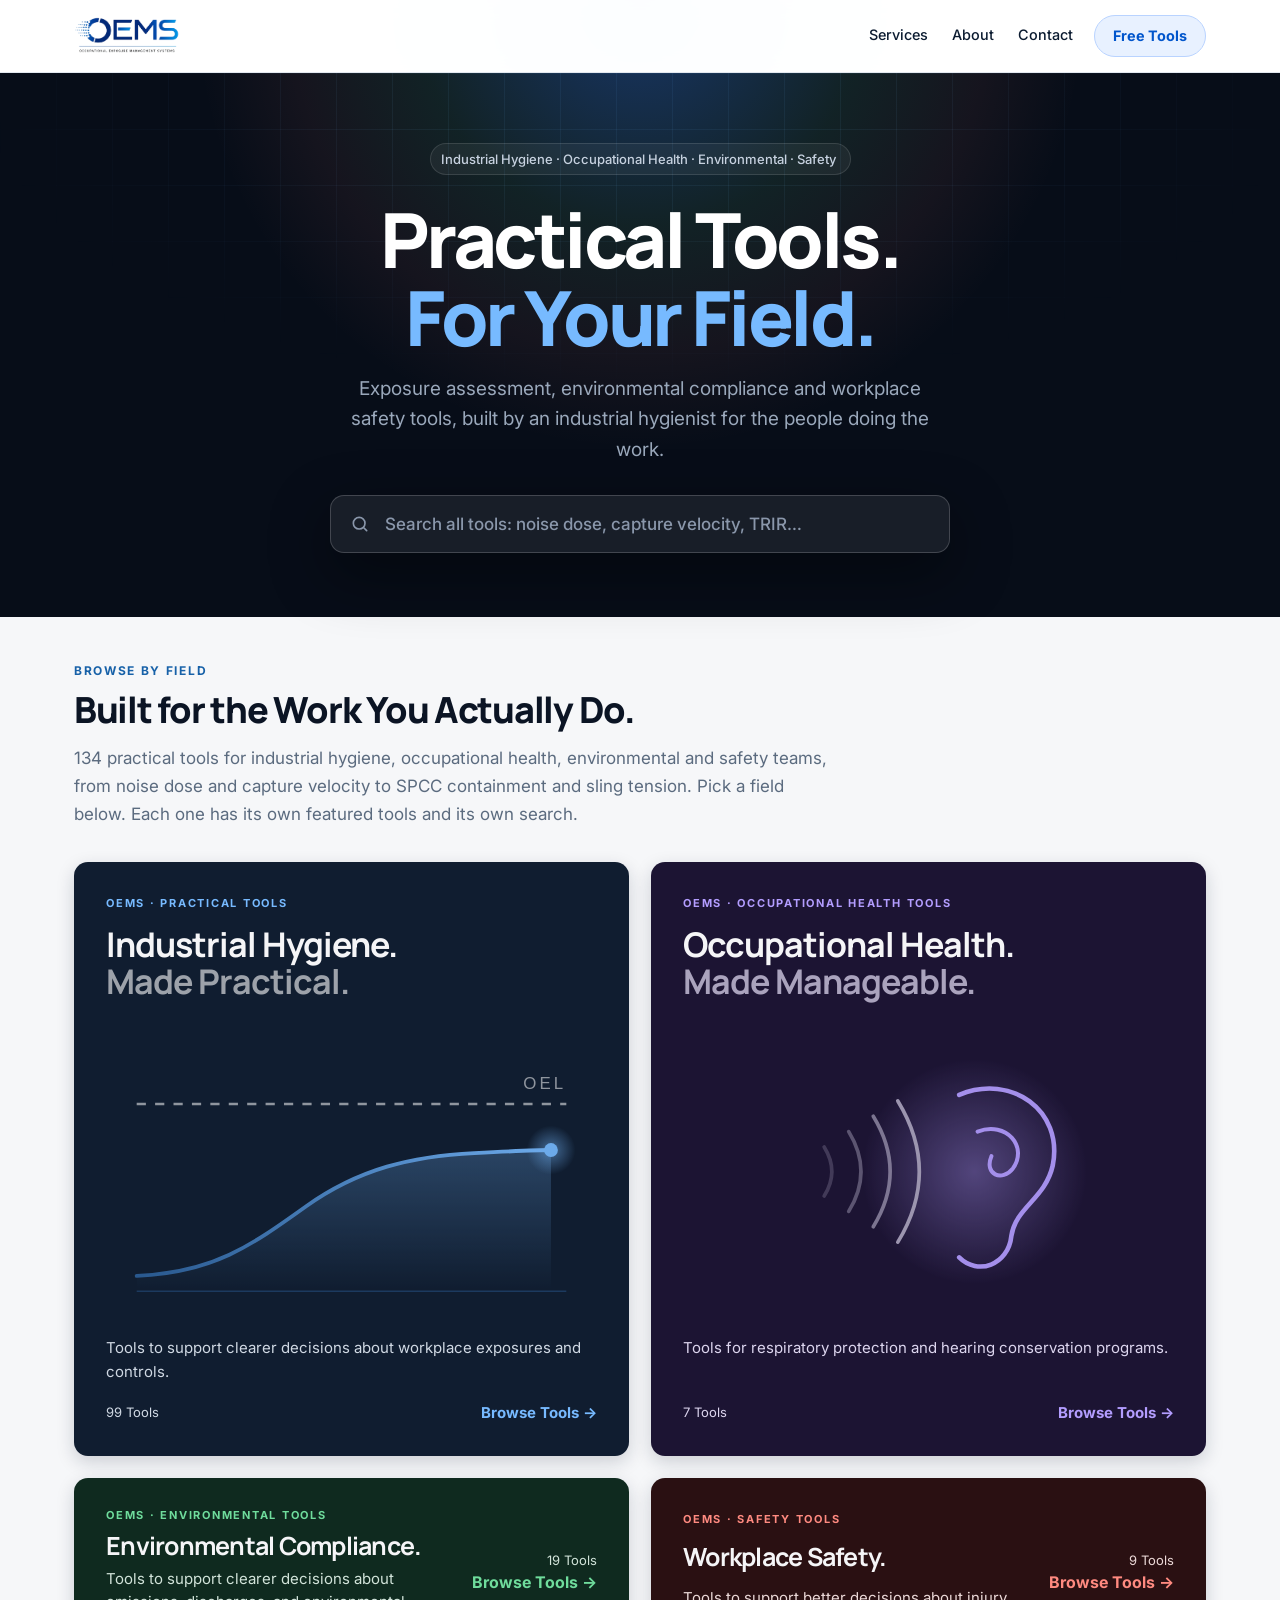
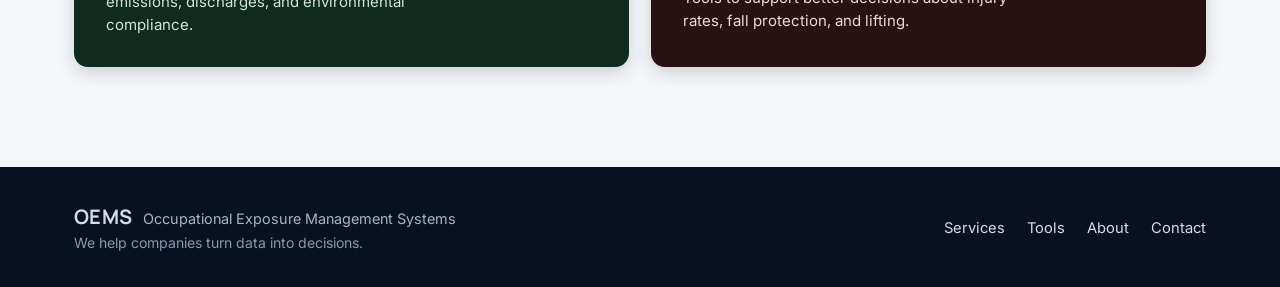
==== commit d24a0444: "Site check pass 2: blue links, green label dot, Title Case, Manrope h4, chemical assessments live, C" ====
--- a/index.html
+++ b/index.html
@@ -68,7 +68,7 @@
   .groups { padding-top: 34px; }
 
 
-  .intro { padding-top: 56px; }
+  .intro { padding-top: 46px; } /* 25 Nov 2026 (Jonathan, R8): same gap under the header as every tool-site page */
 
 
   footer.sv { text-align: center; color: #8a97ab; font-size: 13px; padding: 10px 0 50px; }
@@ -112,7 +112,7 @@
   .hr-tag { flex: none; font-size: 11px; font-weight: 700; letter-spacing: .08em; text-transform: uppercase; color: #7b8798; }
   .hres .hr-soon { color: #8a97ab; }
   .hr-none, .hr-all { padding: 12px 16px; font-size: 14px; color: #6b7a8e; }
-  @media (max-width: 600px) { .hsearch input { font-size: 15px; } .hr-tag { display: none; } }
+  @media (max-width: 600px) { .hsearch input { font-size: 15px; } .hr-tag:not(.soon) { display: none; } } /* 25 Nov 2026: non-live tools keep their Coming Soon pill on phones */
 </style>
 </head>
 <body>
--- a/oems-header.css
+++ b/oems-header.css
@@ -41,7 +41,7 @@
 /* Site-wide rules (24 Nov 2026, Jonathan) */
 /* Same width and fonts as the main site: Manrope headings, Inter text. */
 .wrap { max-width: 1180px !important; padding: 0 24px !important; margin: 0 auto; box-sizing: border-box; width: 100%; }
-h1, h2, h3, .refbar strong, .gcard h2 { font-family: Manrope, Inter, system-ui, sans-serif !important; }
+h1, h2, h3, h4, .refbar strong, .gcard h2 { font-family: Manrope, Inter, system-ui, sans-serif !important; }
 /* White cards everywhere except the four field cards on the Tools page. */
 .fcard, .scard { background: #fff !important; color: #0b1424 !important; border: 1px solid #e3e8ef !important; box-shadow: 0 1px 2px rgba(11,27,48,.04) !important; }
 .fcard::after, .scard::after { display: none !important; }
@@ -51,7 +51,7 @@
 .fcard small { color: var(--label) !important; }
 .fcard h3 { color: #0b1424 !important; }
 .fcard p { color: #4b5a6e !important; }
-.fcard .go { color: var(--label) !important; }
+.fcard .go { color: #1761a8 !important; } /* 25 Nov 2026 (Jonathan, R4): site blue */
 .refbar { background: #fff !important; color: #0b1424 !important; border: 1px solid #e3e8ef !important; box-shadow: 0 1px 2px rgba(11,27,48,.04) !important; }
 .refbar::before, .refbar::after { display: none !important; }
 .refbar:hover { box-shadow: 0 10px 24px rgba(11,27,48,.10) !important; }
@@ -79,3 +79,8 @@
   color: #64748b !important; background: #eef2f7 !important; border: 0 !important; padding: 5px 12px !important; border-radius: 999px !important; box-shadow: none !important; }
 .nall { background: #fff !important; color: var(--label) !important; border: 1px solid #e3e8ef !important; box-shadow: none !important; border-radius: 14px !important; }
 .nall strong, .nall i { color: var(--label) !important; }
+/* 25 Nov 2026 (Jonathan, R4): every text link is the site blue (#1761a8) with an arrow, whatever the field color.
+   Coming Soon pills and Featured badges are not links and keep their own colors. */
+.tile > span:last-child, .irow > span:last-child, details.indiv summary .chev, .tcard .foot b, .pfoot b, .ncard b, .balso, .guided b, .stepnav small { color: #1761a8; }
+#none button { color: #1761a8 !important; text-decoration: none !important; font-weight: 600; }
+#none button:hover { text-decoration: underline !important; }
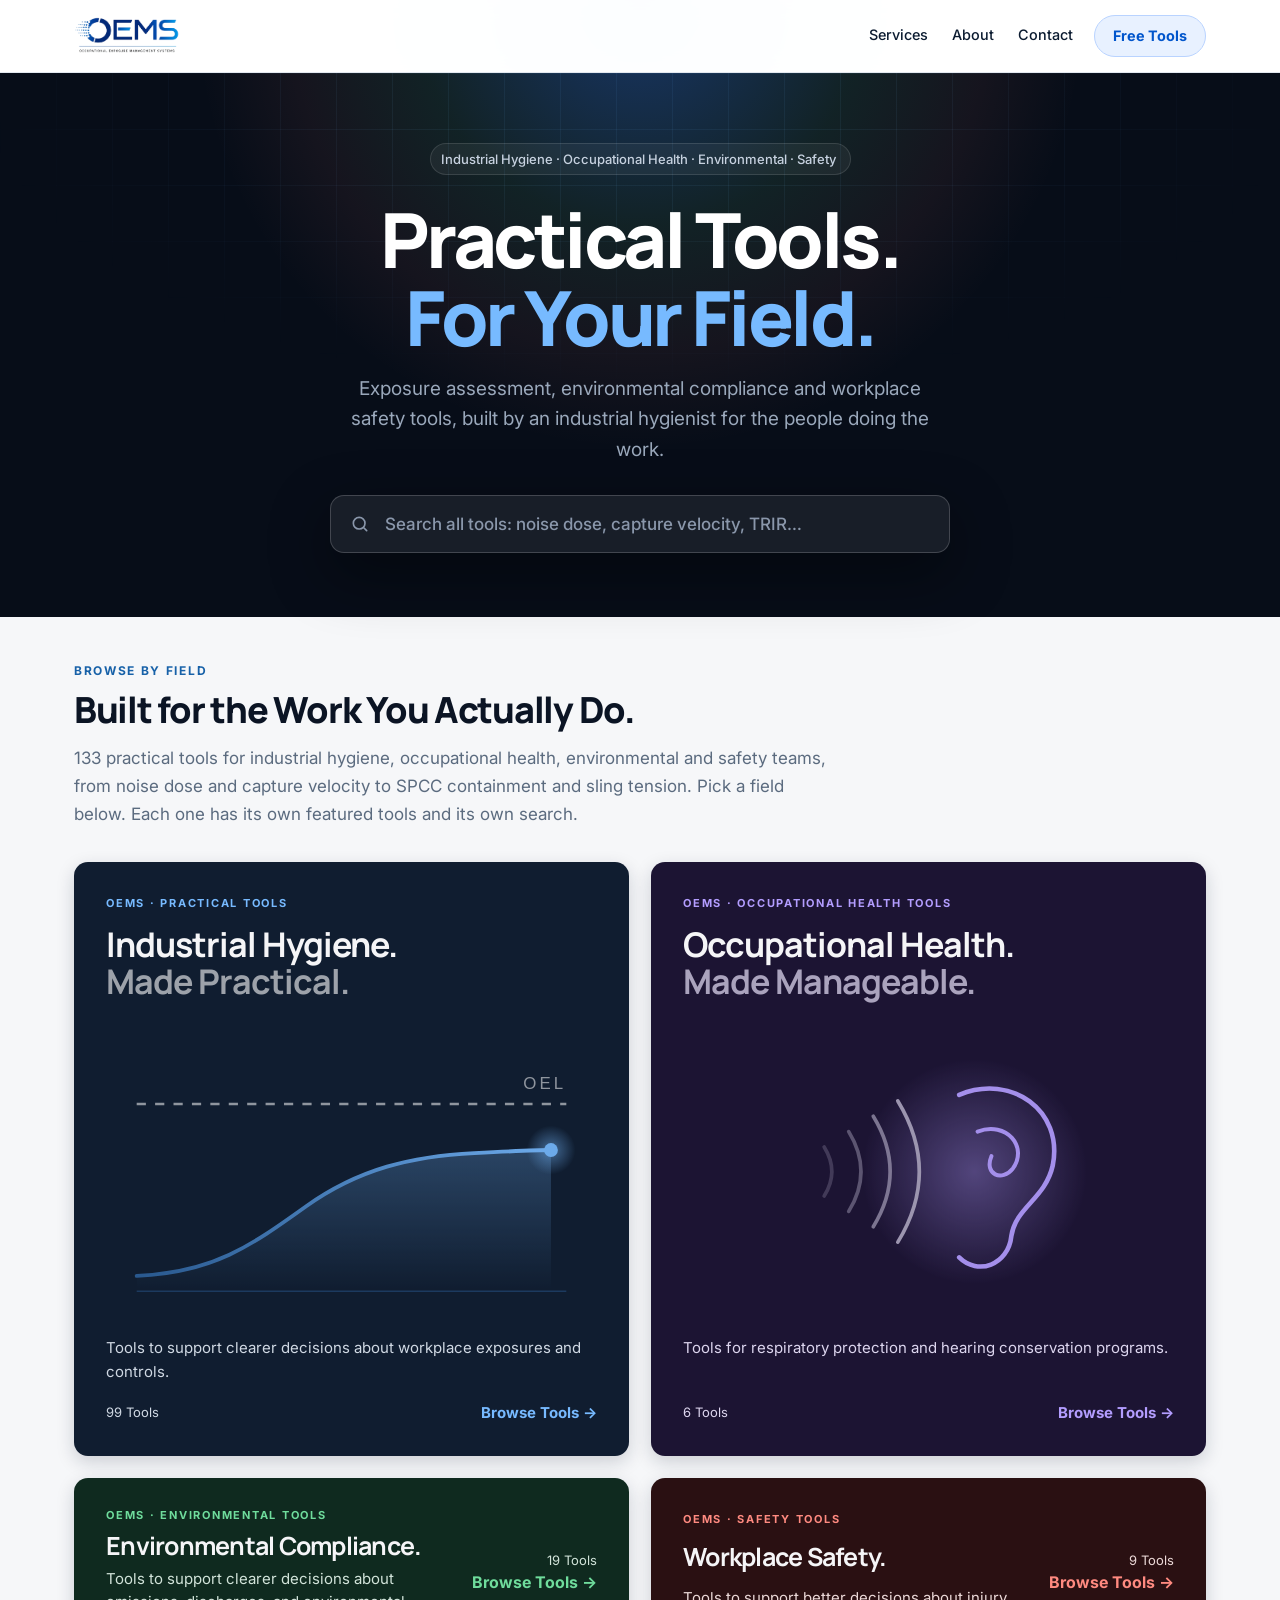
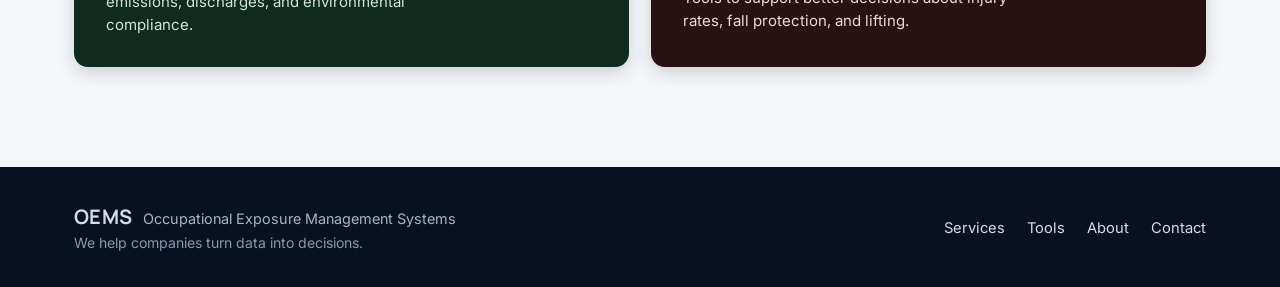
==== commit cf6bb47c: "Tools site: tool counts match what's shown, search placeholder typo, phone layout on index and OH fe" ====
--- a/index.html
+++ b/index.html
@@ -95,6 +95,8 @@
   .gcard:nth-child(n+3) p { font-size: 15px; }
   .gcard:nth-child(n+3) .go { font-size: 16px; }
   @media (max-width: 760px) { .groups { grid-template-columns: 1fr !important; } }
+  /* 25 Nov 2026: Environmental and Safety stack on phones so the text isn't squeezed */
+  @media (max-width: 600px) { .gcard:nth-child(n+3) { grid-template-columns: 1fr; grid-template-areas: "tag" "h2" "p" "go"; } .gcard:nth-child(n+3) .go { flex-direction: row; justify-content: space-between; align-items: center; margin-top: 14px; } }
 
   /* Search across every tool (24 Nov 2026) */
   .hsearch { position: relative; max-width: 620px; margin: 30px auto 0; text-align: left; }
@@ -156,10 +158,11 @@
 </footer>
 <script src="tools.js"></script>
 <script src="groups.js"></script>
+<script>function hiddenUntilLive(t) { return t.group === 'OH' && t.name === 'Respirator Protection Tool' && !t.url; } // same rule as topics.js (25 Nov 2026)</script>
 <script>
   document.getElementById('groups').innerHTML = Object.entries(GROUPS).map(([key, g]) => {
     const c = g.colors;
-    const n = TOOLS.filter(t => t.group === key).length;
+    const n = TOOLS.filter(t => t.group === key && !hiddenUntilLive(t)).length;
     return '<a class="gcard" style="background:' + c.bg + '" href="library.html?g=' + g.slug + '">' +
       '<div class="tag" style="color:' + c.tag + '">' + esc(g.tag) + '</div>' +
       '<h2><span>' + esc(g.title[0]) + '</span><span style="color:' + c.line2 + '">' + esc(g.title[1]) + '</span></h2>' +
@@ -169,7 +172,7 @@
       '</a>';
   }).join('');
 
-  document.getElementById('total').textContent = TOOLS.length;
+  document.getElementById('total').textContent = TOOLS.filter(t => !hiddenUntilLive(t)).length;
 
 </script>
 <script>
--- a/oems-header.css
+++ b/oems-header.css
@@ -4,8 +4,8 @@
 .sh-brand img { height: 40px; width: auto; display: block; }
 .site-nav ul { list-style: none; display: flex; flex-wrap: wrap; gap: 2px; margin: 0; padding: 0; }
 .site-nav a { display: block; padding: 8px 11px; border-radius: 8px; color: #0b1b30; text-decoration: none; font-size: 14.4px; font-weight: 500; white-space: nowrap; line-height: 1.6; }
-.site-nav a:hover { background: #f3f4f7; color: #0055cc; }
-.site-nav a[aria-current="page"] { color: #0055cc; background: #eaf1fe; }
+.site-nav a:hover { background: #f3f4f7; color: #1761a8; }
+.site-nav a[aria-current="page"] { color: #1761a8; background: #eaf1fe; }
 /* "Free Tools" pill, copied from the main site (styles.css). Exception to two-button rule, approved by Jonathan 25 Nov 2026. */
 .site-nav a.nav-pill { background: #e8f1ff; color: #0055cc; border: 1px solid #b9d3ff; border-radius: 999px; padding: 8px 18px; font-weight: 700; margin-left: 8px; }
 .site-nav a.nav-pill:hover { background: #d8e7ff; color: #0055cc; }
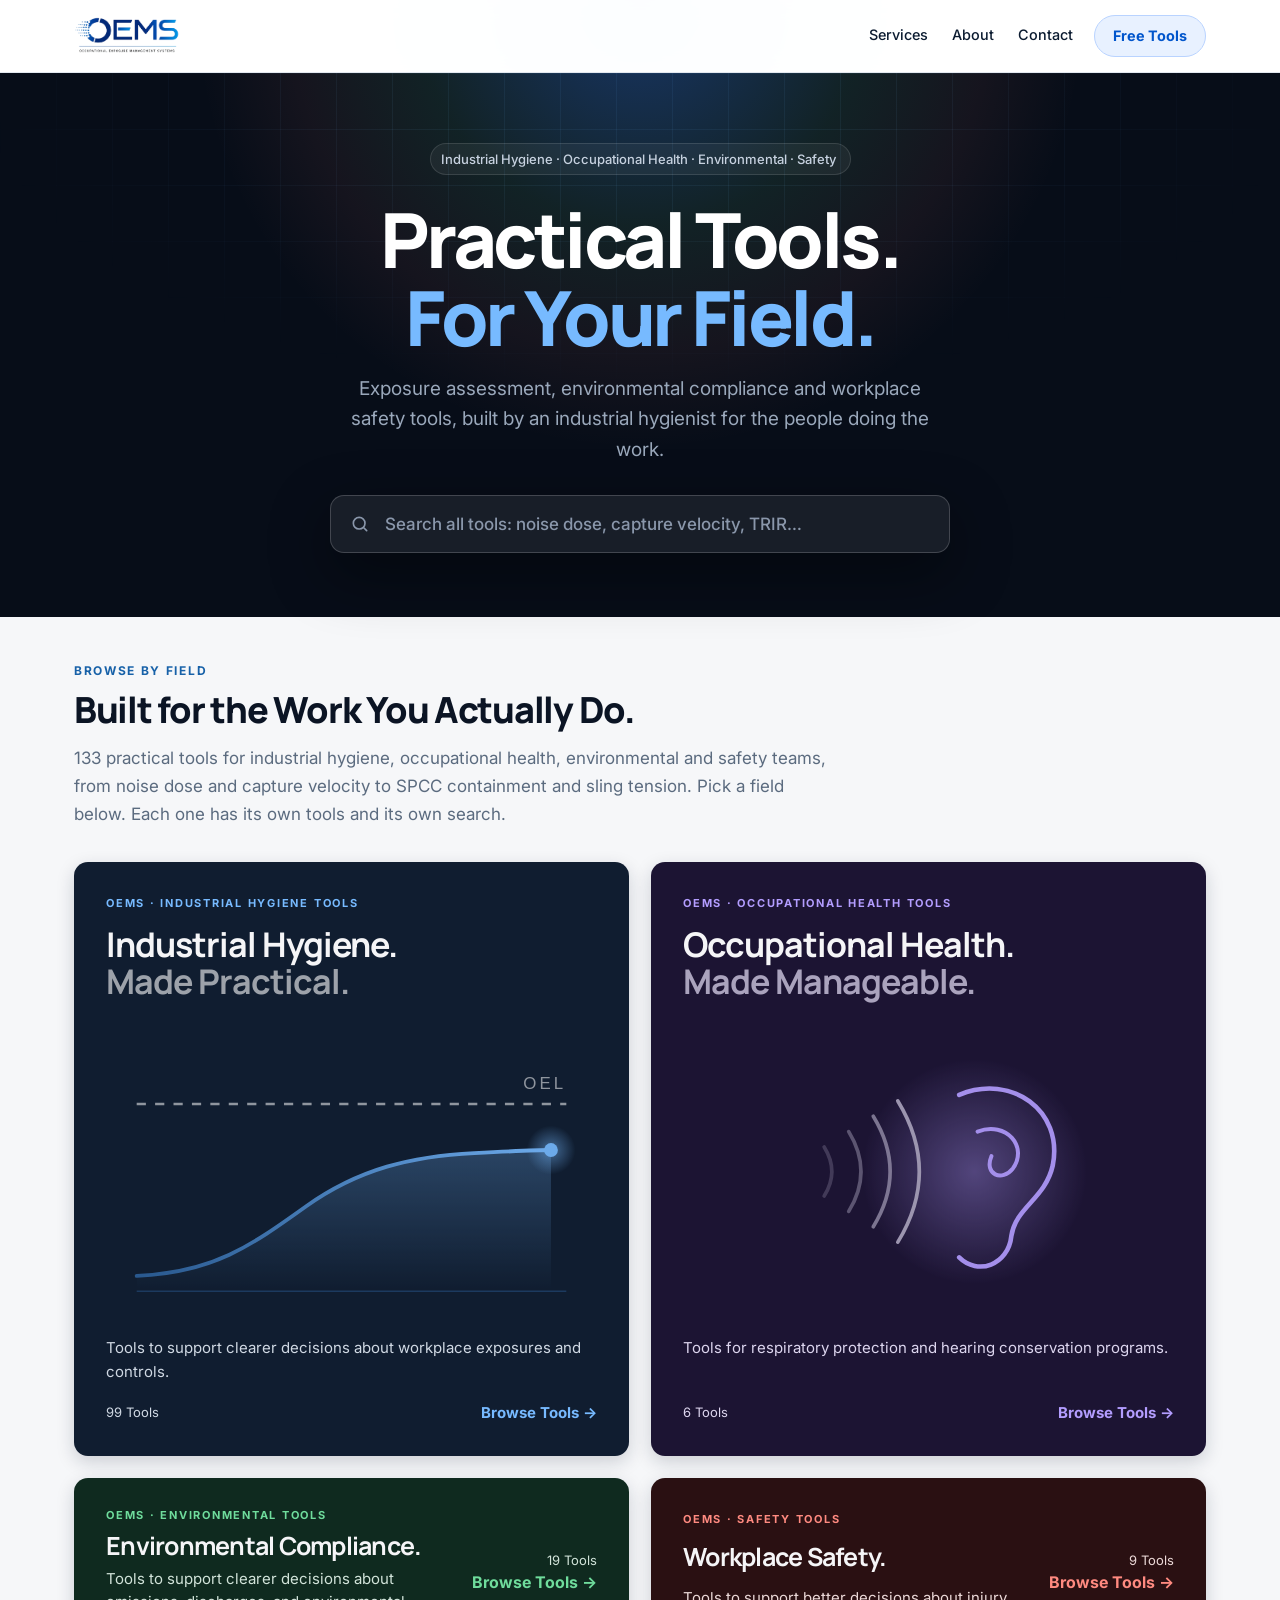
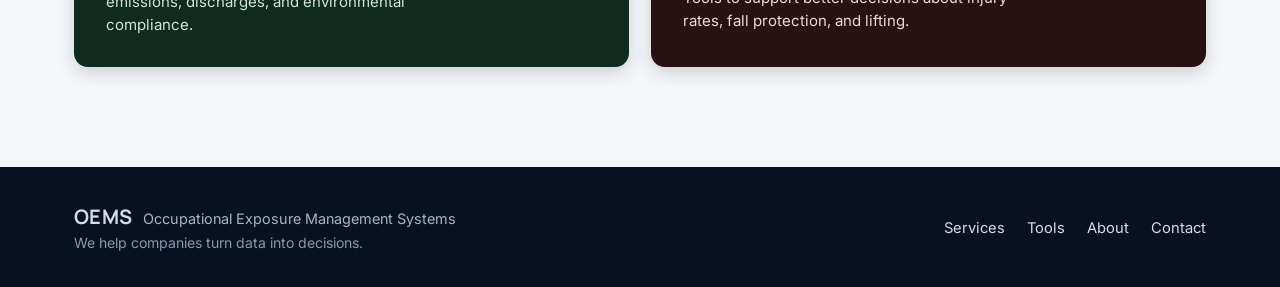
==== commit 7a282894: "Site check answers: pictures and Featured/Single Tools on Ventilation, Environmental and Safety; new" ====
--- a/index.html
+++ b/index.html
@@ -145,7 +145,7 @@
   <section class="intro sv" id="intro">
     <div class="eyebrow">Browse by field</div>
     <h2>Built for the work you actually do.</h2>
-    <p><span id="total"></span> practical tools for industrial hygiene, occupational health, environmental and safety teams, from noise dose and capture velocity to SPCC containment and sling tension. Pick a field below. Each one has its own featured tools and its own search.</p>
+    <p><span id="total"></span> practical tools for industrial hygiene, occupational health, environmental and safety teams, from noise dose and capture velocity to SPCC containment and sling tension. Pick a field below. Each one has its own tools and its own search.</p>
   </section>
   <section class="groups" id="groups"></section>
 </div>
@@ -172,6 +172,7 @@
       '</a>';
   }).join('');
 
+  if (window.matchMedia('(max-width: 600px)').matches) document.getElementById('hq').placeholder = 'Search all tools…'; // 25 Nov 2026: fits on a phone
   document.getElementById('total').textContent = TOOLS.filter(t => !hiddenUntilLive(t)).length;
 
 </script>
--- a/oems-header.css
+++ b/oems-header.css
@@ -41,6 +41,7 @@
 /* Site-wide rules (24 Nov 2026, Jonathan) */
 /* Same width and fonts as the main site: Manrope headings, Inter text. */
 .wrap { max-width: 1180px !important; padding: 0 24px !important; margin: 0 auto; box-sizing: border-box; width: 100%; }
+@media (max-width: 600px) { .wrap { padding: 0 16px !important; } } /* 25 Nov 2026: same 16px phone margin as the main site */
 h1, h2, h3, h4, .refbar strong, .gcard h2 { font-family: Manrope, Inter, system-ui, sans-serif !important; }
 /* White cards everywhere except the four field cards on the Tools page. */
 .fcard, .scard { background: #fff !important; color: #0b1424 !important; border: 1px solid #e3e8ef !important; box-shadow: 0 1px 2px rgba(11,27,48,.04) !important; }
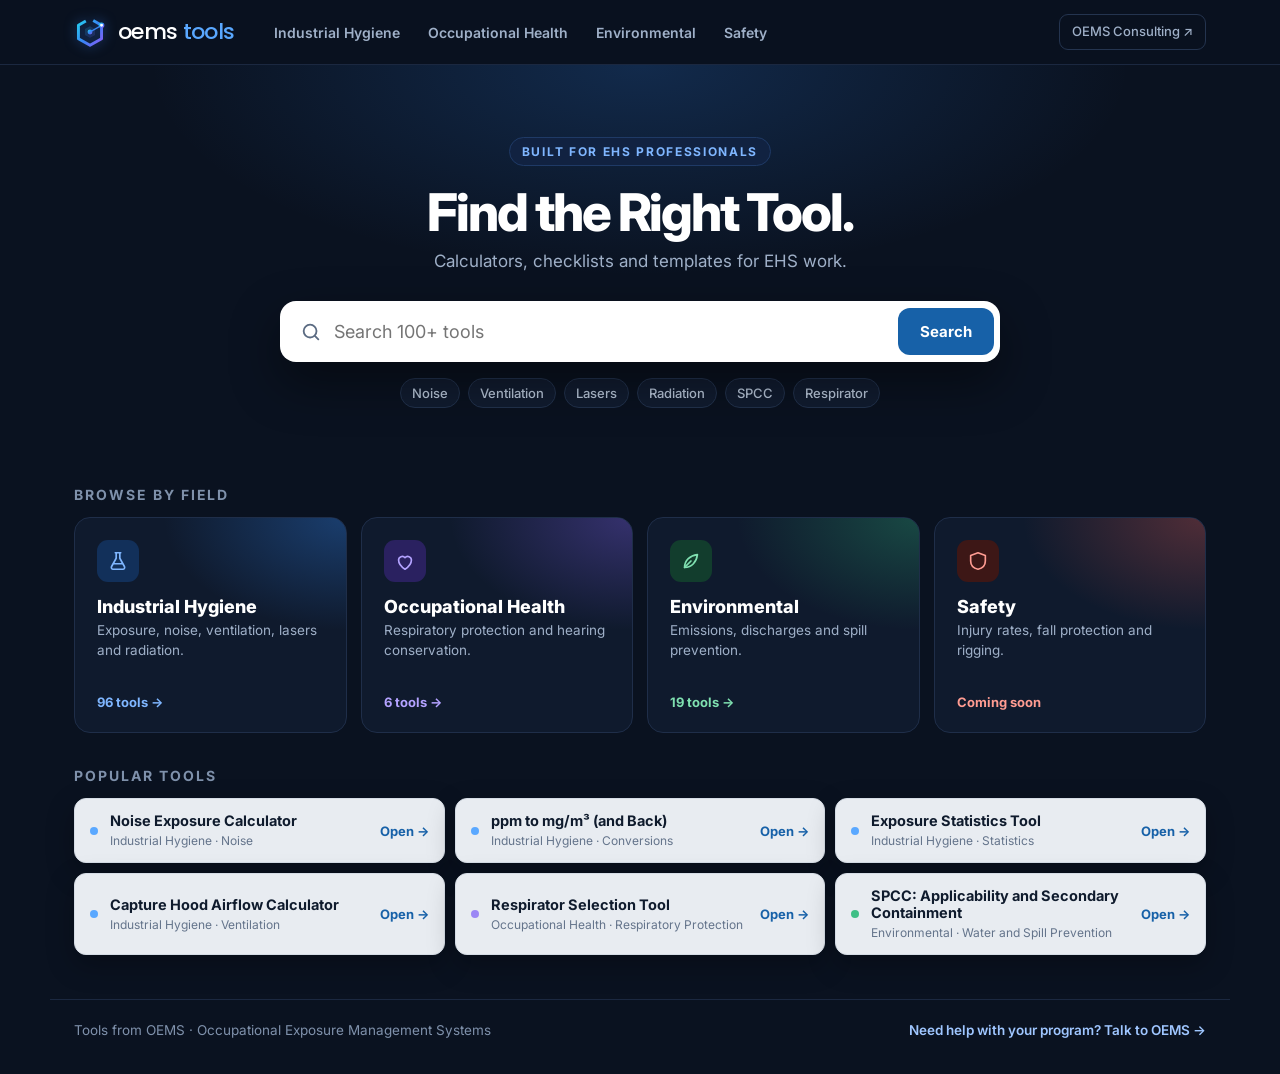
==== commit 6bb1cae6: "OEMS Tools app look: dark app bar with hexagon logo and field nav, new landing page (search, field t" ====
--- a/index.html
+++ b/index.html
@@ -3,9 +3,9 @@
 <head>
 <meta charset="utf-8">
 <meta name="viewport" content="width=device-width, initial-scale=1">
-<link rel="icon" href="favicon.svg" type="image/svg+xml">
-<link rel="icon" href="favicon-32.png" sizes="32x32" type="image/png">
-<link rel="apple-touch-icon" href="apple-touch-icon.png">
+<link rel="icon" href="tools-icon.svg" type="image/svg+xml">
+<link rel="icon" href="tools-icon-32.png" sizes="32x32" type="image/png">
+<link rel="apple-touch-icon" href="tools-apple-touch-icon.png">
 <meta name="description" content="Practical calculators for industrial hygiene, environmental compliance and workplace safety, built by OEMS.">
 <meta name="theme-color" content="#070d18">
 <meta property="og:type" content="website">
@@ -21,166 +21,119 @@
 <title>OEMS Tools</title>
 <link rel="preconnect" href="https://fonts.googleapis.com">
 <link rel="preconnect" href="https://fonts.gstatic.com" crossorigin>
-<link href="https://fonts.googleapis.com/css2?family=Inter:wght@400;500;600;700;800&family=Manrope:wght@600;700;800&display=swap" rel="stylesheet">
-<link rel="stylesheet" href="style.css">
+<link href="https://fonts.googleapis.com/css2?family=Inter:wght@400;500;600;700;800&family=Poppins:wght@500&family=Manrope:wght@600;700;800&display=swap" rel="stylesheet">
 <link rel="stylesheet" href="oems-header.css">
 <style>
-  body { background: #f6f7f9; }
-  .sv { font-family: Inter, Arial, sans-serif; }
-
-  /* Hero */
-  .hero-x { position: relative; overflow-x: clip; overflow-y: visible; z-index: 5; background: #070d18; color: #fff; }
-  .hero-x::before { content: ""; position: absolute; inset: 0;
-    background-image: linear-gradient(rgba(119,186,255,.07) 1px, transparent 1px), linear-gradient(90deg, rgba(119,186,255,.07) 1px, transparent 1px);
-    background-size: 56px 56px;
-    -webkit-mask-image: radial-gradient(ellipse 70% 80% at 50% 0%, #000 30%, transparent 75%);
-            mask-image: radial-gradient(ellipse 70% 80% at 50% 0%, #000 30%, transparent 75%); }
-  .hero-x::after { content: ""; position: absolute; width: 900px; height: 900px; left: 50%; top: -520px; transform: translateX(-50%);
-    background: radial-gradient(circle, rgba(56,132,255,.35) 0%, rgba(111,220,156,.10) 35%, rgba(255,138,128,.06) 55%, transparent 70%); pointer-events: none; }
-  .hero-x .wrap { position: relative; z-index: 1; }
-
-  .nav { display: flex; justify-content: space-between; align-items: center; padding: 22px 0; }
-  .brand { display: flex; align-items: center; gap: 10px; color: #fff; text-decoration: none; font-weight: 800; letter-spacing: .02em; font-size: 18px; }
-  .brand i { width: 26px; height: 26px; border-radius: 7px; background: linear-gradient(135deg, #77baff, #2c5f99); box-shadow: 0 0 18px rgba(119,186,255,.5); }
-  .brand span { color: #8a97ab; font-weight: 500; font-size: 14px; letter-spacing: 0; }
-  .nav a.home { color: #c7d2e0; text-decoration: none; font-size: 14px; font-weight: 500; padding: 8px 14px; border: 1px solid rgba(255,255,255,.14); border-radius: 999px; background: rgba(255,255,255,.04); transition: background .15s, border-color .15s; }
-  .nav a.home:hover { background: rgba(255,255,255,.09); border-color: rgba(255,255,255,.28); color: #fff; }
-
-  .hero-body { text-align: center; padding: 70px 0 64px; }
-  .pill { display: inline-flex; align-items: center; gap: 10px; font-size: 13px; font-weight: 500; color: #c7d2e0; padding: 7px 14px 7px 10px; border-radius: 999px; background: rgba(255,255,255,.05); border: 1px solid rgba(255,255,255,.12); }
-  .pill b { display: inline-flex; gap: 4px; }
-  .pill b i { width: 7px; height: 7px; border-radius: 50%; }
-  .hero-x h1 { font-size: clamp(42px, 6vw, 76px); line-height: 1.02; letter-spacing: -.045em; font-weight: 800; margin: 26px auto 18px; max-width: 900px; }
-  .hero-x h1 em { font-style: normal; color: #77baff; } /* 24 Nov 2026 (Jonathan): soft blue */
-  .lede { color: #9aa8bb; font-size: 19px; line-height: 1.6; max-width: 620px; margin: 0 auto; }
-
-    background: linear-gradient(90deg, rgba(119,186,255,.7), rgba(111,220,156,.5), rgba(255,138,128,.5));
-    -webkit-mask: linear-gradient(#000 0 0) content-box, linear-gradient(#000 0 0); -webkit-mask-composite: xor; mask-composite: exclude; opacity: .55; transition: opacity .2s; }
-    background: rgba(255,255,255,.06); backdrop-filter: blur(12px); box-shadow: 0 20px 60px rgba(0,0,0,.45); }
-
-
-
-  /* Intro */
-  .intro { padding: 72px 0 0; max-width: 720px; }
-  .eyebrow { font: 700 12px Inter, Arial; letter-spacing: .14em; color: #1761a8; text-transform: uppercase; }
-  .intro h2 { font: 800 36px/1.1 Inter, Arial, sans-serif; letter-spacing: -.035em; color: #0b1424; margin: 12px 0 14px; }
-  .intro p { font: 400 17px/1.65 Inter, Arial, sans-serif; color: #5b6b7f; }
-  .groups { padding-top: 34px; }
-
-
-  .intro { padding-top: 46px; } /* 25 Nov 2026 (Jonathan, R8): same gap under the header as every tool-site page */
-
-
-  footer.sv { text-align: center; color: #8a97ab; font-size: 13px; padding: 10px 0 50px; }
-
-  @media (max-width: 700px) { .hero-body { padding: 40px 0 56px; } }
-
-  /* Four fields (24 Nov 2026) */
-  .groups { grid-template-columns: repeat(4, 1fr) !important; } @media (max-width: 1100px) { .groups { grid-template-columns: repeat(2, 1fr) !important; } } @media (max-width: 640px) { .groups { grid-template-columns: 1fr !important; } }
-
-  /* 24 Nov 2026 (Jonathan): Industrial Hygiene and Occupational Health featured large; Environmental and Safety smaller underneath. */
-  .groups { grid-template-columns: 1fr 1fr !important; gap: 22px !important; }
-  .gcard:nth-child(-n+2) { padding: 34px 32px; }
-  .gcard:nth-child(-n+2) h2 { font-size: 34px; }
-  .gcard:nth-child(n+3) { display: grid !important; grid-template-columns: 1fr auto; grid-template-areas: "tag go" "h2 go" "p go"; column-gap: 20px; align-items: center; padding: 22px 26px; }
-  .gcard:nth-child(n+3) .art { display: none; }
-  .gcard:nth-child(n+3) .tag { grid-area: tag; }
-  .gcard:nth-child(n+3) h2 { grid-area: h2; font-size: 21px; margin: 8px 0 6px; }
-  .gcard:nth-child(n+3) h2 span + span { display: none; }
-  .gcard:nth-child(n+3) p { grid-area: p; margin: 0; font-size: 14px; }
-  .gcard:nth-child(n+3) .go { grid-area: go; flex-direction: column; align-items: flex-end; gap: 4px; margin: 0; padding: 0; border: 0; }
-  /* 24 Nov 2026 (Jonathan): Environmental and Safety a little bigger, still smaller than the top two */
-  .gcard:nth-child(n+3) { padding: 30px 32px; min-height: 170px; }
-  .gcard:nth-child(n+3) h2 { font-size: 25px; margin: 10px 0 8px; }
-  .gcard:nth-child(n+3) p { font-size: 15px; }
-  .gcard:nth-child(n+3) .go { font-size: 16px; }
-  @media (max-width: 760px) { .groups { grid-template-columns: 1fr !important; } }
-  /* 25 Nov 2026: Environmental and Safety stack on phones so the text isn't squeezed */
-  @media (max-width: 600px) { .gcard:nth-child(n+3) { grid-template-columns: 1fr; grid-template-areas: "tag" "h2" "p" "go"; } .gcard:nth-child(n+3) .go { flex-direction: row; justify-content: space-between; align-items: center; margin-top: 14px; } }
-
-  /* Search across every tool (24 Nov 2026) */
-  .hsearch { position: relative; max-width: 620px; margin: 30px auto 0; text-align: left; }
-  .hsearch > svg { position: absolute; left: 20px; top: 29px; transform: translateY(-50%); width: 20px; height: 20px; color: #8a97ab; z-index: 2; }
-  .hsearch input { width: 100%; box-sizing: border-box; font: 500 17px Inter, Arial, sans-serif; color: #fff; padding: 18px 20px 18px 54px; border-radius: 14px; border: 1px solid rgba(255,255,255,.18); background: rgba(255,255,255,.07); box-shadow: 0 20px 60px rgba(0,0,0,.45); outline: none; }
-  .hsearch input::placeholder { color: #8a97ab; }
-  .hsearch input:focus { border-color: rgba(119,186,255,.6); background: rgba(255,255,255,.1); }
-  .hres { position: absolute; left: 0; right: 0; top: calc(100% + 8px); z-index: 40; background: #fff; border-radius: 14px; box-shadow: 0 24px 60px rgba(7,13,24,.35); overflow: hidden; max-height: 420px; overflow-y: auto; }
-  .hres a, .hres .hr-soon { display: flex; align-items: center; gap: 12px; padding: 12px 16px; text-decoration: none; color: #0b1424; border-bottom: 1px solid #eef1f5; }
-  .hres a:hover, .hres a.on { background: #f3f7fd; }
-  .hr-dot { width: 9px; height: 9px; border-radius: 50%; flex: none; }
-  .hr-main { min-width: 0; flex: 1; }
-  .hr-main b { display: block; font-size: 15px; }
-  .hr-main small { display: block; color: #6b7a8e; font-size: 12.5px; white-space: nowrap; overflow: hidden; text-overflow: ellipsis; }
-  .hr-tag { flex: none; font-size: 11px; font-weight: 700; letter-spacing: .08em; text-transform: uppercase; color: #7b8798; }
-  .hres .hr-soon { color: #8a97ab; }
-  .hr-none, .hr-all { padding: 12px 16px; font-size: 14px; color: #6b7a8e; }
-  @media (max-width: 600px) { .hsearch input { font-size: 15px; } .hr-tag:not(.soon) { display: none; } } /* 25 Nov 2026: non-live tools keep their Coming Soon pill on phones */
+/* OEMS Tools landing (26 Nov 2026, Jonathan): big search, four field tiles, popular tools, one link to OEMS. */
+body { margin: 0; background: #0a1220; color: #e6edf7; font-family: Inter, system-ui, -apple-system, "Segoe UI", sans-serif; }
+.hero { text-align: center; padding: 72px 24px 44px; background: radial-gradient(700px 300px at 50% 0%, rgba(46,128,230,.22), transparent 70%); }
+.hero .badge { display: inline-block; font-size: 12px; font-weight: 700; letter-spacing: .14em; text-transform: uppercase; color: #7fb6ff; background: #112241; border: 1px solid #1f3a66; padding: 6px 12px; border-radius: 999px; }
+.hero h1 { font-family: Inter, system-ui, sans-serif !important; font-size: 52px; font-weight: 800; letter-spacing: -.04em; margin: 18px 0 10px; color: #fff; line-height: 1.1; }
+.hero p { color: #9fb0c8; font-size: 17px; margin: 0; }
+.search { position: relative; max-width: 720px; margin: 30px auto 0; text-align: left; }
+.sbar { display: flex; align-items: center; gap: 12px; background: #fff; border-radius: 16px; padding: 6px 6px 6px 20px; box-shadow: 0 20px 50px rgba(0,0,0,.45); }
+.sbar svg { width: 22px; height: 22px; flex: none; }
+.sbar input { flex: 1; min-width: 0; border: 0; outline: 0; font: 400 18px Inter, system-ui, sans-serif; color: #0f1b2d; background: none; padding: 14px 0; }
+.sbar input::-webkit-search-cancel-button { display: none; }
+.sbar button { border: 0; background: #1761a8; color: #fff; font: 700 15px Inter, system-ui, sans-serif; padding: 14px 22px; border-radius: 12px; cursor: pointer; }
+.sbar button:hover { background: #124f8a; }
+.hres { position: absolute; left: 0; right: 0; top: calc(100% + 8px); z-index: 20; background: #fff; border-radius: 14px; box-shadow: 0 24px 60px rgba(0,0,0,.5); max-height: 430px; overflow: auto; padding: 6px; }
+.hres a, .hres .hr-soon { display: flex; align-items: center; gap: 12px; padding: 11px 12px; border-radius: 10px; text-decoration: none; color: #0f1b2d; }
+.hres a:hover, .hres a.on { background: #eef3fa; }
+.hr-dot { width: 8px; height: 8px; border-radius: 50%; flex: none; }
+.hr-main { flex: 1; min-width: 0; }
+.hr-main b { display: block; font-size: 14.5px; font-weight: 700; }
+.hr-main small { display: block; font-size: 12.5px; color: #64748b; white-space: nowrap; overflow: hidden; text-overflow: ellipsis; }
+.hr-tag { font-size: 11.5px; font-weight: 700; color: #1761a8; white-space: nowrap; }
+.hr-tag.soon { color: #64748b; background: #eef2f7; padding: 4px 10px; border-radius: 999px; }
+.hr-all, .hr-none { padding: 12px; font-size: 13.5px; color: #64748b; }
+.chips { margin-top: 16px; display: flex; gap: 8px; justify-content: center; flex-wrap: wrap; }
+.chips button { font: 500 13px Inter, system-ui, sans-serif; color: #b9c7da; background: #111c30; border: 1px solid #22324d; padding: 6px 11px; border-radius: 999px; cursor: pointer; }
+.chips button:hover { color: #fff; border-color: #3a4d6e; }
+.lh { font-family: Inter, system-ui, sans-serif !important; font-size: 14px; font-weight: 700; letter-spacing: .14em; text-transform: uppercase; color: #7f91ab; margin: 34px 0 14px; }
+.fields { display: grid; grid-template-columns: repeat(4, 1fr); gap: 14px; }
+.f { position: relative; overflow: hidden; border-radius: 16px; padding: 22px; background: #0f1a2d; border: 1px solid #1f2e49; text-decoration: none; color: inherit; min-height: 170px; display: flex; flex-direction: column; transition: border-color .15s, transform .15s; }
+.f:hover { border-color: #33476a; transform: translateY(-2px); }
+.f::before { content: ""; position: absolute; inset: 0; background: radial-gradient(260px 160px at 100% 0%, var(--g), transparent 70%); }
+.f > * { position: relative; }
+.f i { width: 42px; height: 42px; border-radius: 11px; display: grid; place-items: center; background: var(--d); margin-bottom: 14px; }
+.f i svg { width: 22px; height: 22px; stroke: var(--c); }
+.f strong { font-size: 18px; font-weight: 800; color: #fff; }
+.f em { font-style: normal; color: #9fb0c8; font-size: 13.5px; margin-top: 4px; flex: 1; line-height: 1.45; }
+.f b { margin-top: 14px; font-size: 13px; color: var(--c); }
+.ih { --g: rgba(46,128,230,.35); --d: #12305a; --c: #7fb6ff; } .oh { --g: rgba(124,92,230,.35); --d: #2a2160; --c: #b3a2ff; }
+.env { --g: rgba(46,180,120,.3); --d: #123d2d; --c: #7fe0b0; } .saf { --g: rgba(230,90,80,.3); --d: #3d1716; --c: #ff9c92; }
+.pop { display: grid; grid-template-columns: repeat(3, 1fr); gap: 10px; }
+.t { display: flex; align-items: center; gap: 12px; background: #e8ecf1; border: 1px solid #d5dce5; border-radius: 12px; padding: 13px 15px; text-decoration: none; color: inherit; box-shadow: 0 10px 28px rgba(0,0,0,.28); }
+.t:hover { background: #f1f4f8; }
+.t > span { width: 8px; height: 8px; border-radius: 50%; background: var(--dot); flex: none; }
+.t div { flex: 1; min-width: 0; } .t strong { display: block; font-size: 14.5px; color: #0f1b2d; font-weight: 700; } .t small { font-size: 12px; color: #64748b; }
+.t b { color: #1761a8; font-size: 13px; white-space: nowrap; }
+@media (max-width: 820px) {
+  .hero { padding: 44px 18px 28px; } .hero h1 { font-size: 34px; } .hero p { font-size: 15px; }
+  .sbar { padding-left: 14px; } .sbar input { font-size: 16px; } .sbar button { padding: 12px 14px; }
+  .fields { grid-template-columns: 1fr 1fr; } .f { min-height: 150px; padding: 16px; } .pop { grid-template-columns: 1fr; }
+}
 </style>
 </head>
 <body>
-<!-- 24 Nov 2026, Jonathan: the main site's white OEMS header, so Tools feels like part of the site -->
+<!-- 26 Nov 2026, Jonathan: OEMS Tools app bar (its own look, separate from the consulting site) -->
 <header class="site-header">
-  <div class="wrap header-inner">
-    <a class="sh-brand" href="https://oemswebsite.vercel.app/" aria-label="OEMS home"><img src="oems-logo.webp" alt="OEMS — Occupational Exposure Management Systems" width="1109" height="417"></a>
+  <div class="ab-inner">
+    <a class="ab-brand" href="index.html" aria-label="OEMS Tools home"><svg viewBox="-60 -60 120 120" aria-hidden="true"><defs><linearGradient id="abg" x1="0" y1="0" x2="1" y2="1"><stop offset="0" stop-color="#22d3ee"/><stop offset=".55" stop-color="#3b82f6"/><stop offset="1" stop-color="#8b5cf6"/></linearGradient></defs><path d="M0,-50L43.3,-25V25L0,50L-43.3,25V-25Z" fill="none" stroke="url(#abg)" stroke-width="11" stroke-linejoin="round" stroke-dasharray="268 32" stroke-dashoffset="-14"/><path d="M0,-22L19,-11V11L0,22L-19,11V-11Z" fill="url(#abg)" opacity=".18"/><circle r="9" fill="url(#abg)"/><path d="M0,0L43.3,-25" stroke="url(#abg)" stroke-width="5" stroke-linecap="round"/><circle cx="43.3" cy="-25" r="8" fill="#fff" stroke="url(#abg)" stroke-width="5"/></svg><b>oems <span>tools</span></b></a>
     <button class="nav-toggle" aria-expanded="false" aria-controls="site-nav"><span class="sr-only">Menu</span><span class="nb" aria-hidden="true"></span></button>
-    <nav id="site-nav" class="site-nav" aria-label="Main"><ul><li><a href="https://oemswebsite.vercel.app/services">Services</a></li><li><a href="https://oemswebsite.vercel.app/about">About</a></li><li><a href="https://oemswebsite.vercel.app/contact">Contact</a></li><li class="nav-pill-li"><a class="nav-pill" href="index.html">Free Tools</a></li></ul></nav><!-- Free Tools pill: exception to two-button rule, approved by Jonathan 25 Nov 2026 -->
+    <nav id="site-nav" class="site-nav" aria-label="Fields"><ul><li><a href="library.html?g=ih" data-g="ih">Industrial Hygiene</a></li><li><a href="library.html?g=oh" data-g="oh">Occupational Health</a></li><li><a href="library.html?g=environmental" data-g="environmental">Environmental</a></li><li><a href="library.html?g=safety" data-g="safety">Safety</a></li><li class="ab-out-li"><a class="ab-out" href="https://oemswebsite.vercel.app/">OEMS Consulting ↗</a></li></ul></nav>
   </div>
 </header>
-<header class="hero-x sv">
-  <div class="wrap">
-    <div class="hero-body">
-      <div class="pill">Industrial Hygiene · Occupational Health · Environmental · Safety</div>
-      <h1>Practical tools.<br><em>For your field.</em></h1>
-      <p class="lede">Exposure assessment, environmental compliance and workplace safety tools, built by an industrial hygienist for the people doing the work.</p>
-      <!-- 24 Nov 2026 (Jonathan): one search across every tool, with a drop-down of matches -->
-      <div class="hsearch" role="search">
-        <svg viewBox="0 0 24 24" fill="none" stroke="currentColor" stroke-width="2" stroke-linecap="round" aria-hidden="true"><circle cx="11" cy="11" r="7"/><path d="M20 20l-3.5-3.5"/></svg>
-        <input id="hq" type="search" autocomplete="off" placeholder="Search all tools: noise dose, capture velocity, TRIR…" aria-label="Search all tools" aria-controls="hres" aria-expanded="false">
-        <div class="hres" id="hres" role="listbox" hidden></div>
-      </div>
+<section class="hero">
+  <span class="badge">Built for EHS professionals</span>
+  <h1>Find the right tool.</h1>
+  <p>Calculators, checklists and templates for EHS work.</p>
+  <div class="search" role="search">
+    <div class="sbar">
+      <svg viewBox="0 0 24 24" fill="none" stroke="#5b6b82" stroke-width="2" stroke-linecap="round" aria-hidden="true"><circle cx="11" cy="11" r="7"/><path d="M20 20l-3.5-3.5"/></svg>
+      <input id="hq" type="search" autocomplete="off" placeholder="Search 100+ tools" aria-label="Search tools" aria-controls="hres" aria-expanded="false">
+      <button type="button" id="hgo">Search</button>
     </div>
+    <div class="hres" id="hres" role="listbox" hidden></div>
   </div>
-</header>
-<div class="wrap">
-  <section class="intro sv" id="intro">
-    <div class="eyebrow">Browse by field</div>
-    <h2>Built for the work you actually do.</h2>
-    <p><span id="total"></span> practical tools for industrial hygiene, occupational health, environmental and safety teams, from noise dose and capture velocity to SPCC containment and sling tension. Pick a field below. Each one has its own tools and its own search.</p>
-  </section>
-  <section class="groups" id="groups"></section>
-</div>
-<!-- 24 Nov 2026, Jonathan: the same footer as the main site -->
-<footer class="site-footer">
-  <div class="wrap footer-inner">
-    <div class="footer-id"><a class="footer-brand" href="https://oemswebsite.vercel.app/"><strong>OEMS</strong> <span>Occupational Exposure Management Systems</span></a><p class="footer-slogan">We help companies turn data into decisions.</p></div>
-    <nav aria-label="Footer"><ul><li><a href="https://oemswebsite.vercel.app/services">Services</a></li><li><a href="index.html">Tools</a></li><li><a href="https://oemswebsite.vercel.app/about">About</a></li><li><a href="https://oemswebsite.vercel.app/contact">Contact</a></li></ul></nav>
-  </div>
+  <div class="chips" id="chips"><button type="button">Noise</button><button type="button">Ventilation</button><button type="button">Lasers</button><button type="button">Radiation</button><button type="button">SPCC</button><button type="button">Respirator</button></div>
+</section>
+<main class="wrap">
+  <h2 class="lh">Browse by field</h2>
+  <div class="fields" id="fields"></div>
+  <h2 class="lh">Popular tools</h2>
+  <div class="pop" id="pop"></div>
+</main>
+<!-- 26 Nov 2026, Jonathan: OEMS Tools footer, one link back to OEMS -->
+<footer class="site-footer app-foot">
+  <div class="wrap af-inner"><span>Tools from OEMS · Occupational Exposure Management Systems</span><a href="https://oemswebsite.vercel.app/contact">Need help with your program? Talk to OEMS →</a></div>
 </footer>
 <script src="tools.js"></script>
 <script src="groups.js"></script>
-<script>function hiddenUntilLive(t) { return t.group === 'OH' && t.name === 'Respirator Protection Tool' && !t.url; } // same rule as topics.js (25 Nov 2026)</script>
 <script>
-  document.getElementById('groups').innerHTML = Object.entries(GROUPS).map(([key, g]) => {
-    const c = g.colors;
-    const n = TOOLS.filter(t => t.group === key && !hiddenUntilLive(t)).length;
-    return '<a class="gcard" style="background:' + c.bg + '" href="library.html?g=' + g.slug + '">' +
-      '<div class="tag" style="color:' + c.tag + '">' + esc(g.tag) + '</div>' +
-      '<h2><span>' + esc(g.title[0]) + '</span><span style="color:' + c.line2 + '">' + esc(g.title[1]) + '</span></h2>' +
-      '<div class="art" aria-hidden="true">' + g.art + '</div>' +
-      '<p style="color:' + c.text + '">' + esc(g.blurb) + '</p>' +
-      '<div class="go"><span style="color:' + c.text + '">' + n + ' tools</span><span style="color:' + c.tag + '">Browse tools →</span></div>' +
-      '</a>';
+  // 26 Nov 2026 (Jonathan): counts include only tools that are live (have a web address).
+  const FIELDS = [
+    ['IH', 'ih', 'Industrial Hygiene', 'Exposure, noise, ventilation, lasers and radiation.'],
+    ['OH', 'oh', 'Occupational Health', 'Respiratory protection and hearing conservation.'],
+    ['Environmental', 'env', 'Environmental', 'Emissions, discharges and spill prevention.'],
+    ['Safety', 'saf', 'Safety', 'Injury rates, fall protection and rigging.']];
+  const ICON = {"IH": "<path d=\"M9 3h6M10 3v6l-5 9a2 2 0 0 0 1.7 3h10.6a2 2 0 0 0 1.7-3l-5-9V3\"/><path d=\"M7.5 15h9\"/>", "OH": "<path d=\"M12 21s-7-4.4-7-10a4 4 0 0 1 7-2.6A4 4 0 0 1 19 11c0 5.6-7 10-7 10z\"/>", "Environmental": "<path d=\"M5 19c0-8 6-13 14-14-1 8-6 14-14 14z\"/><path d=\"M5 19l7-7\"/>", "Safety": "<path d=\"M12 3l8 3v6c0 5-3.5 8-8 9-4.5-1-8-4-8-9V6z\"/>"};
+  document.getElementById('fields').innerHTML = FIELDS.map(([key, cls, title, blurb]) => {
+    const n = TOOLS.filter(t => t.group === key && t.url).length;
+    return '<a class="f ' + cls + '" href="library.html?g=' + GROUPS[key].slug + '"><i><svg viewBox="0 0 24 24" fill="none" stroke-width="1.8" stroke-linecap="round" stroke-linejoin="round">' + ICON[key] + '</svg></i>' +
+      '<strong>' + title + '</strong><em>' + blurb + '</em><b>' + (n ? n + ' tools →' : 'Coming soon') + '</b></a>';
   }).join('');
-
-  if (window.matchMedia('(max-width: 600px)').matches) document.getElementById('hq').placeholder = 'Search all tools…'; // 25 Nov 2026: fits on a phone
-  document.getElementById('total').textContent = TOOLS.filter(t => !hiddenUntilLive(t)).length;
-
+  const FNAME = { IH: 'Industrial Hygiene', OH: 'Occupational Health', Environmental: 'Environmental', Safety: 'Safety' };
+  const DOT = { IH: '#5aa8ff', OH: '#9b87f5', Environmental: '#3fbf86', Safety: '#ef7b70' };
+  const POPULAR = ['Noise Exposure Calculator', 'ppm to mg/m³ (and Back)', 'Exposure Statistics Tool', 'Capture Hood Airflow Calculator', 'Respirator Selection Tool', 'SPCC: Applicability and Secondary Containment'];
+  document.getElementById('pop').innerHTML = POPULAR.map(name => TOOLS.find(t => t.name === name && t.url)).filter(Boolean).map(t =>
+    '<a class="t" href="' + esc(t.url) + '" style="--dot:' + DOT[t.group] + '"><span></span><div><strong>' + esc(t.name) + '</strong><small>' + FNAME[t.group] + ' · ' + esc(t.category) + '</small></div><b>Open →</b></a>').join('');
 </script>
 <script>
-  // Search across every tool (24 Nov 2026, Jonathan). Uses the same matching and order as each field's own search.
+  // One search across every tool (24 Nov 2026, Jonathan). Same matching and order as each field's own search.
   (function () {
     const q = document.getElementById('hq'), box = document.getElementById('hres');
-    const FIELD = { IH: 'Industrial Hygiene', OH: 'Occupational Health', Environmental: 'Environmental', Safety: 'Safety' };
     let sel = -1;
     function show() {
       const v = q.value.trim();
@@ -188,9 +141,9 @@
       const found = rank(TOOLS.filter(t => matches(t, v)), v);
       const top = found.slice(0, 8);
       box.innerHTML = top.length ? top.map(t => {
-        const dot = '<span class="hr-dot" style="background:' + GROUPS[t.group].colors.tag + '"></span>';
+        const dot = '<span class="hr-dot" style="background:' + DOT[t.group] + '"></span>';
         const main = '<span class="hr-main"><b>' + esc(t.name) + '</b><small>' + esc(t.description) + '</small></span>';
-        return t.url ? '<a href="' + esc(t.url) + '" role="option">' + dot + main + '<span class="hr-tag">' + esc(FIELD[t.group]) + '</span></a>'
+        return t.url ? '<a href="' + esc(t.url) + '" role="option">' + dot + main + '<span class="hr-tag">' + esc(FNAME[t.group]) + '</span></a>'
                      : '<div class="hr-soon">' + dot + main + '<span class="hr-tag soon">Coming Soon</span></div>';
       }).join('') + (found.length > top.length ? '<div class="hr-all">' + found.length + ' tools match. Keep typing to narrow it down.</div>' : '')
         : '<div class="hr-none">No tools match “' + esc(v) + '”.</div>';
@@ -198,6 +151,8 @@
     }
     q.addEventListener('input', show);
     q.addEventListener('focus', show);
+    document.getElementById('hgo').addEventListener('click', () => { q.focus(); show(); });
+    document.querySelectorAll('#chips button').forEach(b => b.addEventListener('click', e => { e.stopPropagation(); q.value = b.textContent; q.focus(); show(); }));
     q.addEventListener('keydown', e => {
       const links = [...box.querySelectorAll('a')];
       if (e.key === 'ArrowDown' || e.key === 'ArrowUp') {
@@ -207,7 +162,7 @@
       } else if (e.key === 'Enter') { const a = links[sel >= 0 ? sel : 0]; if (a) location.href = a.href; }
       else if (e.key === 'Escape') { box.hidden = true; }
     });
-    document.addEventListener('click', e => { if (!e.target.closest('.hsearch')) box.hidden = true; });
+    document.addEventListener('click', e => { if (!e.target.closest('.search, #chips')) box.hidden = true; });
   })();
 </script>
 <script src="oems-header.js"></script>
--- a/oems-header.css
+++ b/oems-header.css
@@ -1,31 +1,42 @@
-/* White OEMS header, the same as the main site (24 Nov 2026, Jonathan). Used on every page. */
-.site-header { position: sticky; top: 0; z-index: 50; background: rgba(255,255,255,.96); backdrop-filter: saturate(1.4) blur(10px); border-bottom: 1px solid #e3e8ef; font-family: Inter, system-ui, sans-serif; }
-.site-header .header-inner { display: flex; align-items: center; justify-content: space-between; gap: 24px; min-height: 72px; position: relative; }
-.sh-brand img { height: 40px; width: auto; display: block; }
-.site-nav ul { list-style: none; display: flex; flex-wrap: wrap; gap: 2px; margin: 0; padding: 0; }
-.site-nav a { display: block; padding: 8px 11px; border-radius: 8px; color: #0b1b30; text-decoration: none; font-size: 14.4px; font-weight: 500; white-space: nowrap; line-height: 1.6; }
-.site-nav a:hover { background: #f3f4f7; color: #1761a8; }
-.site-nav a[aria-current="page"] { color: #1761a8; background: #eaf1fe; }
-/* "Free Tools" pill, copied from the main site (styles.css). Exception to two-button rule, approved by Jonathan 25 Nov 2026. */
-.site-nav a.nav-pill { background: #e8f1ff; color: #0055cc; border: 1px solid #b9d3ff; border-radius: 999px; padding: 8px 18px; font-weight: 700; margin-left: 8px; }
-.site-nav a.nav-pill:hover { background: #d8e7ff; color: #0055cc; }
-.nav-toggle { display: none; background: none; border: 1px solid #e3e8ef; border-radius: 10px; width: 44px; height: 44px; cursor: pointer; position: relative; }
-.nav-toggle .nb, .nav-toggle .nb::before, .nav-toggle .nb::after { position: absolute; left: 12px; width: 18px; height: 2px; background: #0b1b30; content: ''; transition: transform .2s; }
+/* OEMS Tools app bar (26 Nov 2026, Jonathan): dark bar, hexagon logo and "oems tools", the four fields, and a link back to OEMS Consulting.
+   Replaces the white consulting header so Tools looks like its own app. */
+.site-header { position: sticky; top: 0; z-index: 50; background: rgba(10,18,32,.96); backdrop-filter: saturate(1.4) blur(10px); border-bottom: 1px solid #1b2840; font-family: Inter, system-ui, sans-serif; }
+.site-header .ab-inner { display: flex; align-items: center; gap: 28px; min-height: 64px; max-width: 1180px; margin: 0 auto; padding: 0 24px; box-sizing: border-box; position: relative; }
+.ab-brand { display: flex; align-items: center; gap: 12px; text-decoration: none; flex: none; }
+.ab-brand svg { width: 32px; height: 32px; display: block; filter: drop-shadow(0 0 6px rgba(59,130,246,.55)); }
+.ab-brand b { font-family: Poppins, Inter, system-ui, sans-serif; font-weight: 500; font-size: 22px; letter-spacing: -.03em; color: #fff; line-height: 1; }
+.ab-brand b span { color: #5aa8ff; }
+.site-nav { flex: 1; }
+.site-nav ul { list-style: none; display: flex; align-items: center; gap: 4px; margin: 0; padding: 0; }
+.site-nav a { display: block; padding: 8px 12px; border-radius: 9px; color: #9fb0c8; text-decoration: none; font-size: 14px; font-weight: 600; white-space: nowrap; line-height: 1.5; }
+.site-nav a:hover { background: #13203a; color: #fff; }
+.site-nav a[aria-current="page"] { background: #13203a; color: #fff; }
+.site-nav .ab-out-li { margin-left: auto; }
+.site-nav a.ab-out { color: #9fb0c8; font-size: 13px; font-weight: 500; border: 1px solid #24344f; padding: 7px 12px; }
+.site-nav a.ab-out:hover { color: #fff; border-color: #3a4d6e; background: transparent; }
+.nav-toggle { display: none; margin-left: auto; background: none; border: 1px solid #24344f; border-radius: 10px; width: 44px; height: 44px; cursor: pointer; position: relative; }
+.nav-toggle .nb, .nav-toggle .nb::before, .nav-toggle .nb::after { position: absolute; left: 12px; width: 18px; height: 2px; background: #dbe6f5; content: ''; transition: transform .2s; }
 .nav-toggle .nb { top: 21px; } .nav-toggle .nb::before { left: 0; top: -6px; } .nav-toggle .nb::after { left: 0; top: 6px; }
 .nav-toggle[aria-expanded="true"] .nb { background: transparent; }
 .nav-toggle[aria-expanded="true"] .nb::before { transform: translateY(6px) rotate(45deg); }
 .nav-toggle[aria-expanded="true"] .nb::after { transform: translateY(-6px) rotate(-45deg); }
 .sr-only { position: absolute; width: 1px; height: 1px; overflow: hidden; clip: rect(0 0 0 0); white-space: nowrap; }
-@media (max-width: 1100px) {
+@media (max-width: 960px) {
+  .site-header .ab-inner { padding: 0 16px; min-height: 60px; }
   .nav-toggle { display: block; }
-  .site-nav { display: none; position: absolute; left: 0; right: 0; top: 100%; background: #fff; border-bottom: 1px solid #e3e8ef; box-shadow: 0 10px 30px rgba(11,27,48,.08); }
+  .site-nav { display: none; position: absolute; left: 0; right: 0; top: 100%; background: #0a1220; border-bottom: 1px solid #1b2840; box-shadow: 0 14px 30px rgba(0,0,0,.4); }
   .site-nav.open { display: block; }
-  .site-nav ul { flex-direction: column; padding: 8px 16px 16px; }
-  .site-nav a { padding: 12px; font-size: 16px; }
-  .sh-brand img { height: 34px; }
+  .site-nav ul { flex-direction: column; align-items: stretch; padding: 8px 16px 16px; }
+  .site-nav a { font-size: 16px; padding: 12px; }
+  .site-nav .ab-out-li { margin: 8px 0 0; }
+  .site-nav a.ab-out { display: inline-block; font-size: 15px; }
 }
-@media (max-width: 860px) { .site-nav a.nav-pill { display: inline-block; margin: 8px 0 0; } }
 
+/* OEMS Tools footer (26 Nov 2026) */
+.site-footer.app-foot { background: transparent; padding: 0 0 36px; margin-top: 44px; }
+.app-foot .af-inner { border-top: 1px solid #1b2840; padding-top: 22px !important; display: flex; justify-content: space-between; gap: 10px 24px; flex-wrap: wrap; color: #7f91ab; font-size: 13.5px; }
+.app-foot .af-inner a { color: #9fc6ff; text-decoration: none; font-weight: 600; font-size: 13.5px; }
+.app-foot .af-inner a:hover { text-decoration: underline; }
 /* Shared footer, the same as the main site (24 Nov 2026) */
 .site-footer { background: #07111f; color: #a9b4c4; padding: 36px 0; margin-top: 40px; font-family: Inter, system-ui, sans-serif; text-align: left; }
 .site-footer .footer-inner { display: flex; flex-wrap: wrap; align-items: center; justify-content: space-between; gap: 20px; }
